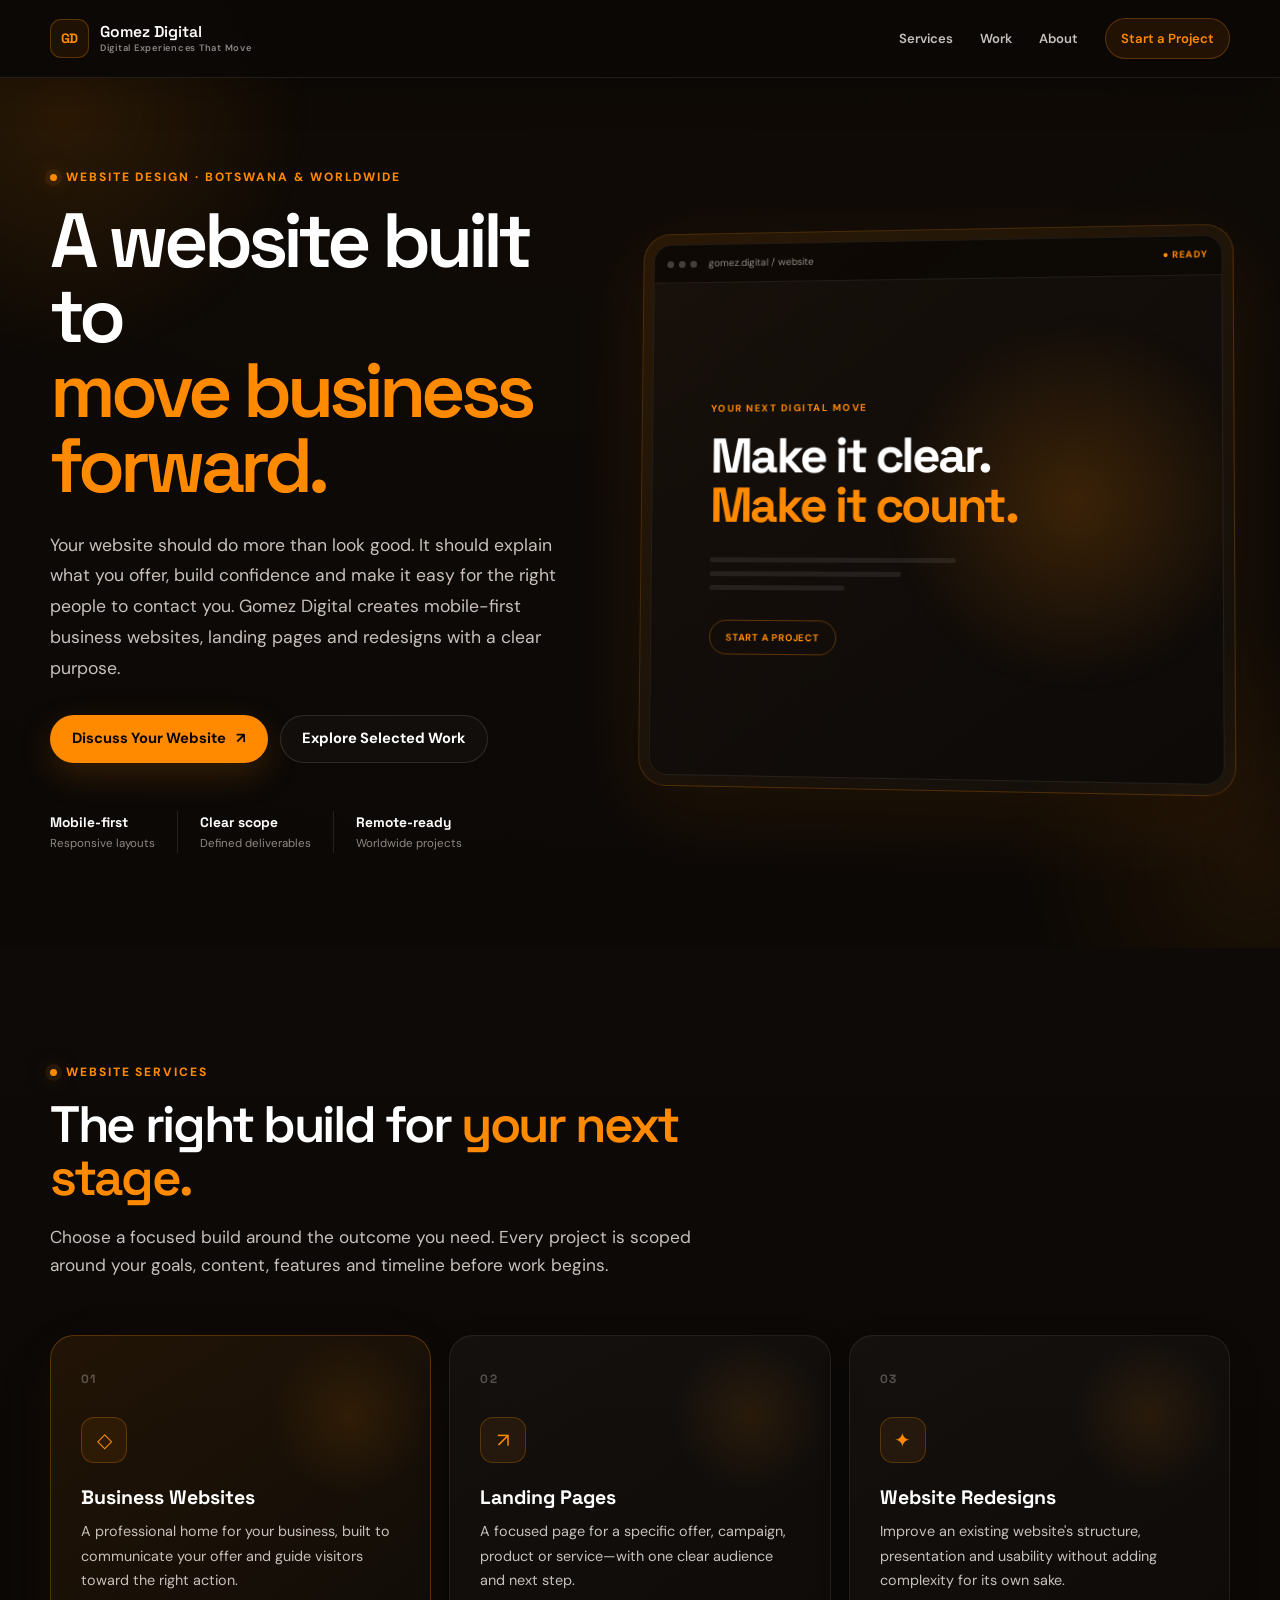
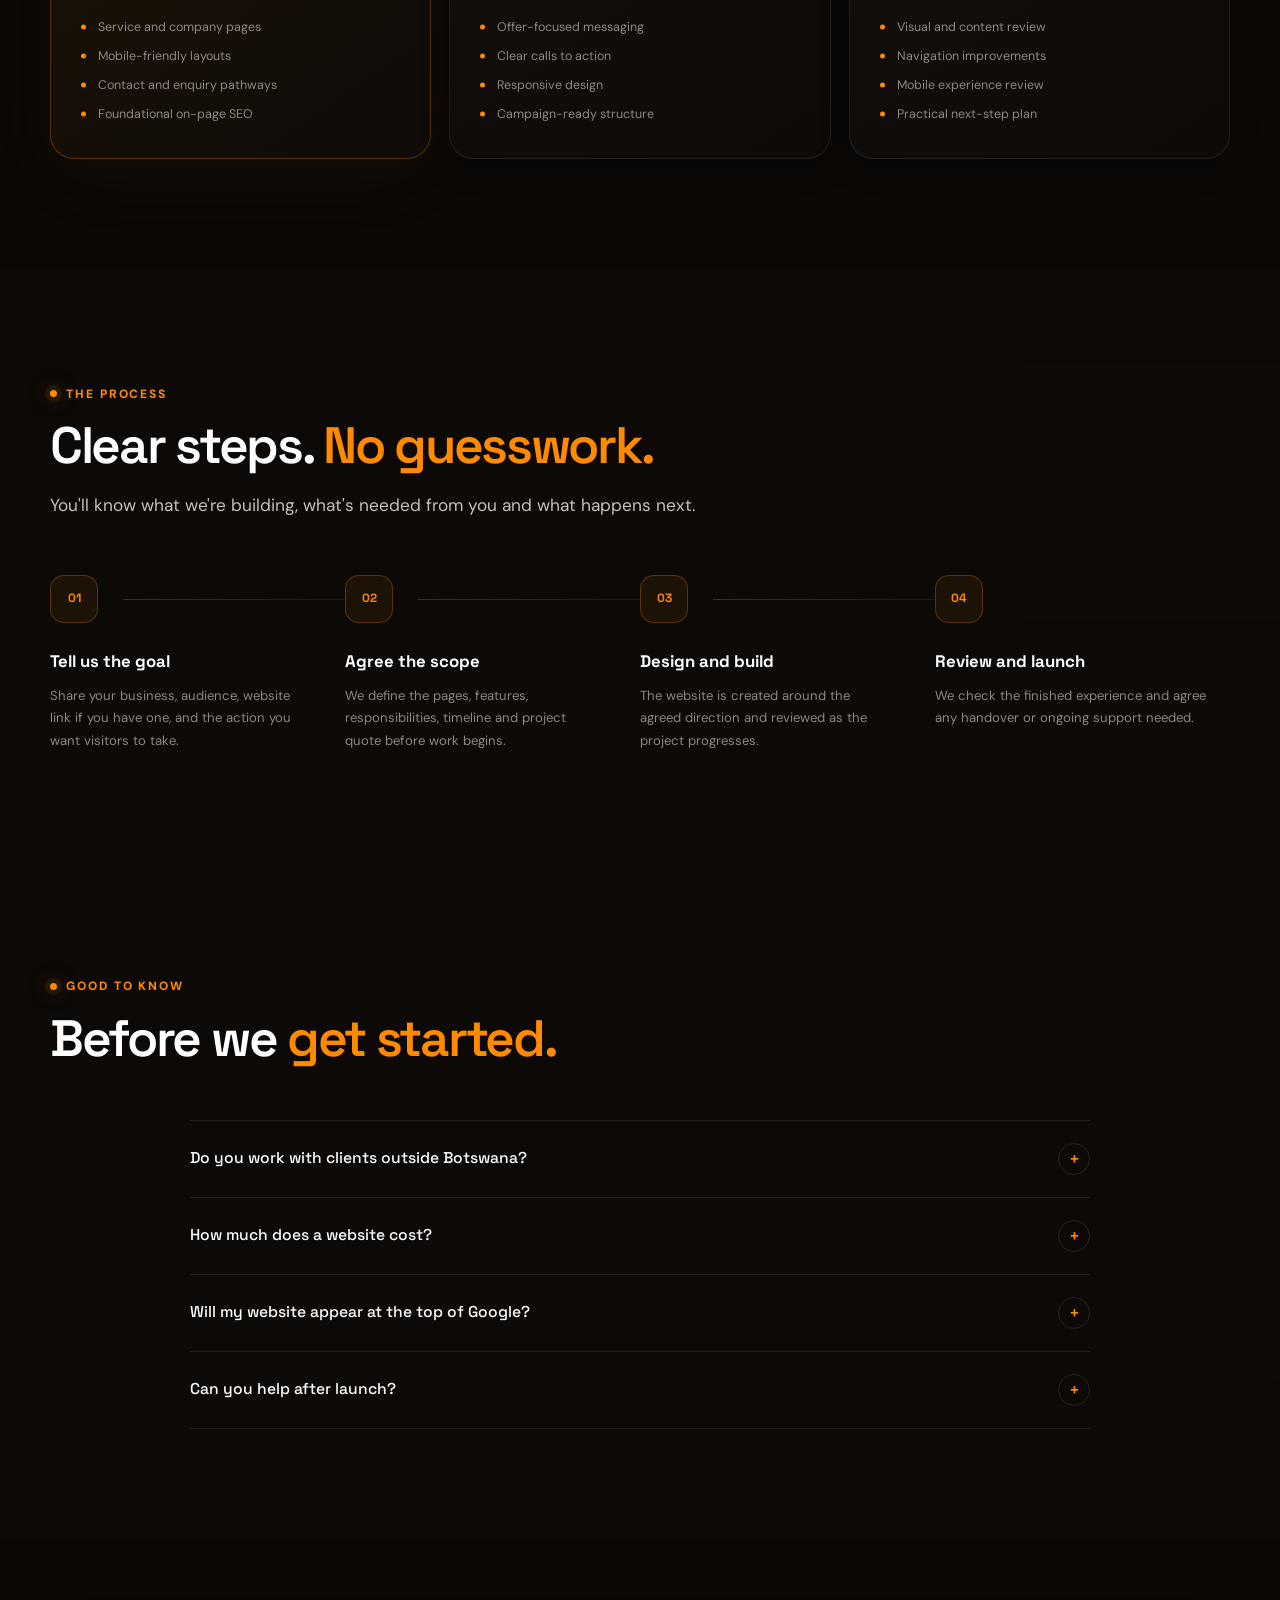
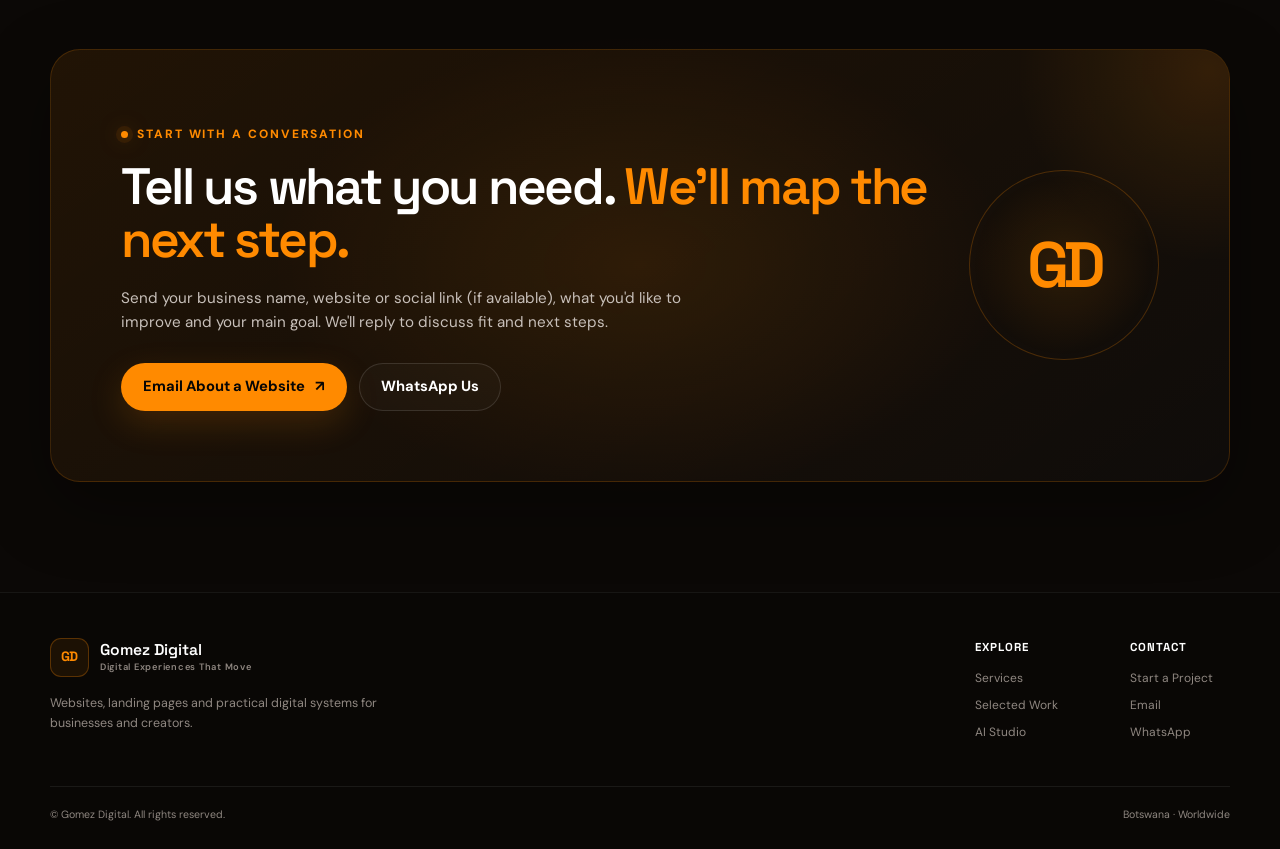
==== website-design.html @ 6973be62 "Add dedicated SEO landing page for website design services" ====
<!DOCTYPE html>
<html lang="en">
<head>
  <meta charset="UTF-8">
  <meta name="viewport" content="width=device-width, initial-scale=1.0">
  <title>Website Design for Small Businesses | Gomez Digital</title>
  <meta name="description" content="Get a mobile-first business website or landing page designed to explain your offer clearly and turn visitors into enquiries. Gomez Digital serves Botswana and worldwide clients.">
  <meta name="robots" content="index, follow">
  <link rel="canonical" href="https://gomezdigital.github.io/gomez-digital/website-design.html">
  <meta name="theme-color" content="#0b0806">
  <meta property="og:type" content="website">
  <meta property="og:site_name" content="Gomez Digital">
  <meta property="og:title" content="Website Design for Small Businesses | Gomez Digital">
  <meta property="og:description" content="Mobile-first business websites, landing pages and website redesigns built around your customers and goals.">
  <meta property="og:url" content="https://gomezdigital.github.io/gomez-digital/website-design.html">
  <meta property="og:image" content="https://gomezdigital.github.io/gomez-digital/social-preview.svg">
  <meta property="og:image:alt" content="Gomez Digital — Digital Experiences That Move">
  <link rel="icon" href="logo.svg" type="image/svg+xml">
  <link rel="apple-touch-icon" href="logo.svg">
  <link rel="preconnect" href="https://fonts.googleapis.com">
  <link rel="preconnect" href="https://fonts.gstatic.com" crossorigin>
  <link href="https://fonts.googleapis.com/css2?family=DM+Sans:wght@400;500;600;700&family=Space+Grotesk:wght@400;500;600;700&display=swap" rel="stylesheet">
  <link rel="stylesheet" href="style.css">
  <script type="application/ld+json">
  {
    "@context":"https://schema.org",
    "@type":"Service",
    "name":"Business Website Design",
    "serviceType":"Website design and development",
    "provider":{
      "@type":"ProfessionalService",
      "name":"Gomez Digital",
      "url":"https://gomezdigital.github.io/gomez-digital/",
      "email":"gomezdigital514@gmail.com",
      "telephone":"+26771086913"
    },
    "areaServed":"Worldwide",
    "description":"Mobile-first business websites, landing pages and website redesigns for businesses, entrepreneurs and creators."
  }
  </script>
</head>
<body>
  <header class="site-header scrolled">
    <div class="container nav-container">
      <a href="index.html#home" class="brand" aria-label="Gomez Digital Home">
        <span class="brand-mark">GD</span>
        <span class="brand-text"><strong>Gomez Digital</strong><small>Digital Experiences That Move</small></span>
      </a>
      <button class="menu-toggle" id="menuToggle" aria-label="Open navigation menu" aria-expanded="false">
        <span></span><span></span><span></span>
      </button>
      <nav class="main-nav" id="mainNav">
        <a href="index.html#services">Services</a>
        <a href="index.html#work">Work</a>
        <a href="index.html#about">About</a>
        <a href="#contact" class="nav-cta">Start a Project</a>
      </nav>
    </div>
  </header>

  <main>
    <section class="hero section" id="home">
      <div class="hero-grid"></div>
      <div class="hero-orb hero-orb-one"></div>
      <div class="hero-orb hero-orb-two"></div>
      <div class="container hero-container">
        <div class="hero-content reveal">
          <div class="eyebrow"><span class="eyebrow-dot"></span> WEBSITE DESIGN · BOTSWANA & WORLDWIDE</div>
          <h1>A website built to <span>move business forward.</span></h1>
          <p class="hero-description">Your website should do more than look good. It should explain what you offer, build confidence and make it easy for the right people to contact you. Gomez Digital creates mobile-first business websites, landing pages and redesigns with a clear purpose.</p>
          <div class="hero-actions">
            <a href="#contact" class="btn btn-primary">Discuss Your Website <span>↗</span></a>
            <a href="index.html#work" class="btn btn-secondary">Explore Selected Work</a>
          </div>
          <div class="hero-trust">
            <div class="trust-item"><strong>Mobile-first</strong><span>Responsive layouts</span></div>
            <div class="trust-item"><strong>Clear scope</strong><span>Defined deliverables</span></div>
            <div class="trust-item"><strong>Remote-ready</strong><span>Worldwide projects</span></div>
          </div>
        </div>
        <div class="hero-visual reveal">
          <div class="visual-frame">
            <div class="visual-topbar"><div class="window-controls"><span></span><span></span><span></span></div><div class="visual-url">gomez.digital / website</div><div class="visual-status">● READY</div></div>
            <div class="visual-screen"><div class="visual-glow"></div><div class="visual-content"><span class="visual-label">YOUR NEXT DIGITAL MOVE</span><h2>Make it clear.<br><span>Make it count.</span></h2><div class="visual-lines"><span></span><span></span><span></span></div><div class="visual-button">START A PROJECT</div></div></div>
          </div>
        </div>
      </div>
    </section>

    <section class="section services-section">
      <div class="container">
        <div class="section-heading reveal">
          <div class="eyebrow"><span class="eyebrow-dot"></span> WEBSITE SERVICES</div>
          <h2>The right build for <span>your next stage.</span></h2>
          <p>Choose a focused build around the outcome you need. Every project is scoped around your goals, content, features and timeline before work begins.</p>
        </div>
        <div class="services-grid">
          <article class="service-card featured reveal">
            <div class="service-number">01</div><div class="service-icon">◇</div>
            <h3>Business Websites</h3>
            <p>A professional home for your business, built to communicate your offer and guide visitors toward the right action.</p>
            <ul><li>Service and company pages</li><li>Mobile-friendly layouts</li><li>Contact and enquiry pathways</li><li>Foundational on-page SEO</li></ul>
          </article>
          <article class="service-card reveal">
            <div class="service-number">02</div><div class="service-icon">↗</div>
            <h3>Landing Pages</h3>
            <p>A focused page for a specific offer, campaign, product or service—with one clear audience and next step.</p>
            <ul><li>Offer-focused messaging</li><li>Clear calls to action</li><li>Responsive design</li><li>Campaign-ready structure</li></ul>
          </article>
          <article class="service-card reveal">
            <div class="service-number">03</div><div class="service-icon">✦</div>
            <h3>Website Redesigns</h3>
            <p>Improve an existing website's structure, presentation and usability without adding complexity for its own sake.</p>
            <ul><li>Visual and content review</li><li>Navigation improvements</li><li>Mobile experience review</li><li>Practical next-step plan</li></ul>
          </article>
        </div>
      </div>
    </section>

    <section class="section process-section">
      <div class="container">
        <div class="section-heading reveal">
          <div class="eyebrow"><span class="eyebrow-dot"></span> THE PROCESS</div>
          <h2>Clear steps. <span>No guesswork.</span></h2>
          <p>You'll know what we're building, what's needed from you and what happens next.</p>
        </div>
        <div class="process-grid">
          <div class="process-step reveal"><div class="process-number">01</div><div class="process-line"></div><h3>Tell us the goal</h3><p>Share your business, audience, website link if you have one, and the action you want visitors to take.</p></div>
          <div class="process-step reveal"><div class="process-number">02</div><div class="process-line"></div><h3>Agree the scope</h3><p>We define the pages, features, responsibilities, timeline and project quote before work begins.</p></div>
          <div class="process-step reveal"><div class="process-number">03</div><div class="process-line"></div><h3>Design and build</h3><p>The website is created around the agreed direction and reviewed as the project progresses.</p></div>
          <div class="process-step reveal"><div class="process-number">04</div><div class="process-line"></div><h3>Review and launch</h3><p>We check the finished experience and agree any handover or ongoing support needed.</p></div>
        </div>
      </div>
    </section>

    <section class="section faq-section">
      <div class="container">
        <div class="section-heading reveal"><div class="eyebrow"><span class="eyebrow-dot"></span> GOOD TO KNOW</div><h2>Before we <span>get started.</span></h2></div>
        <div class="faq-list">
          <details class="faq-item reveal"><summary>Do you work with clients outside Botswana?<span>+</span></summary><p>Yes. Projects can be planned and delivered remotely with clear communication and agreed milestones.</p></details>
          <details class="faq-item reveal"><summary>How much does a website cost?<span>+</span></summary><p>Pricing depends on the number of pages, content, features and complexity. After learning about your goals, we'll provide a clear scope and quote before work begins.</p></details>
          <details class="faq-item reveal"><summary>Will my website appear at the top of Google?<span>+</span></summary><p>No agency can honestly guarantee a particular ranking. We can implement foundational SEO, clear page structure and search-friendly content, while visibility develops over time and depends on competition and other factors.</p></details>
          <details class="faq-item reveal"><summary>Can you help after launch?<span>+</span></summary><p>Ongoing updates, maintenance and future improvements can be discussed and scoped separately so you understand what is included.</p></details>
        </div>
      </div>
    </section>

    <section class="section cta-section" id="contact">
      <div class="cta-glow"></div>
      <div class="container">
        <div class="cta-box reveal">
          <div class="cta-content">
            <div class="eyebrow"><span class="eyebrow-dot"></span> START WITH A CONVERSATION</div>
            <h2>Tell us what you need. <span>We'll map the next step.</span></h2>
            <p>Send your business name, website or social link (if available), what you'd like to improve and your main goal. We'll reply to discuss fit and next steps.</p>
            <div class="cta-actions">
              <a href="mailto:gomezdigital514@gmail.com?subject=Website%20Project%20Enquiry&body=Hi%20Gomez%20Digital%2C%0A%0ABusiness%20name%3A%0AWebsite%20or%20social%20link%3A%0AWhat%20I%20need%3A%0AMain%20goal%3A%0ATarget%20launch%20date%3A%0A" class="btn btn-primary">Email About a Website <span>↗</span></a>
              <a href="https://wa.me/26771086913?text=Hi%20Gomez%20Digital%2C%20I%27d%20like%20to%20discuss%20a%20website%20project." target="_blank" rel="noopener noreferrer" class="btn btn-secondary">WhatsApp Us</a>
            </div>
          </div>
          <div class="cta-mark">GD</div>
        </div>
      </div>
    </section>
  </main>

  <footer class="site-footer">
    <div class="container">
      <div class="footer-top">
        <div class="footer-brand">
          <a href="index.html#home" class="brand"><span class="brand-mark">GD</span><span class="brand-text"><strong>Gomez Digital</strong><small>Digital Experiences That Move</small></span></a>
          <p>Websites, landing pages and practical digital systems for businesses and creators.</p>
        </div>
        <div class="footer-links">
          <div><h4>Explore</h4><a href="index.html#services">Services</a><a href="index.html#work">Selected Work</a><a href="index.html#ai-studio">AI Studio</a></div>
          <div><h4>Contact</h4><a href="#contact">Start a Project</a><a href="mailto:gomezdigital514@gmail.com">Email</a><a href="https://wa.me/26771086913" target="_blank" rel="noopener noreferrer">WhatsApp</a></div>
        </div>
      </div>
      <div class="footer-bottom"><span>© <span id="currentYear"></span> Gomez Digital. All rights reserved.</span><span>Botswana · Worldwide</span></div>
    </div>
  </footer>
  <script src="script.js"></script>
</body>
</html>
---- style.css ----
/* =========================================================
   GOMEZ DIGITAL
   V6 RESPONSIVE MASTER STYLESHEET
   Built specifically for the current index.html
   ========================================================= */


/* =========================================================
   01. ROOT
   ========================================================= */

:root {
  --bg: #0b0806;
  --bg-soft: #100c09;
  --surface: #15100d;
  --surface-2: #1b1410;
  --surface-3: #211811;

  --text: #ffffff;
  --text-soft: #c8c0ba;
  --text-muted: #8f8781;

  --accent: #ff8a00;
  --accent-light: #ffad4d;
  --accent-soft: rgba(255, 138, 0, 0.10);
  --accent-glow: rgba(255, 138, 0, 0.22);

  --border: rgba(255, 255, 255, 0.08);
  --border-strong: rgba(255, 255, 255, 0.13);
  --border-accent: rgba(255, 138, 0, 0.28);

  --shadow-sm:
    0 10px 30px rgba(0, 0, 0, 0.20);

  --shadow:
    0 24px 70px rgba(0, 0, 0, 0.34);

  --shadow-accent:
    0 25px 80px rgba(255, 138, 0, 0.12);

  --container: 1180px;
  --header-height: 78px;

  --radius-sm: 10px;
  --radius-md: 16px;
  --radius-lg: 24px;
  --radius-xl: 32px;

  --ease: 0.3s ease;
}


/* =========================================================
   02. RESET
   ========================================================= */

*,
*::before,
*::after {
  box-sizing: border-box;
}

html {
  width: 100%;
  min-width: 0;
  margin: 0;
  padding: 0;

  scroll-behavior: smooth;

  overflow-x: hidden;

  background: var(--bg);
}

body {
  width: 100%;
  min-width: 0;
  max-width: 100%;

  margin: 0;
  padding: 0;

  background:
    radial-gradient(
      circle at 50% -20%,
      rgba(255, 138, 0, 0.035),
      transparent 38%
    ),
    var(--bg);

  color: var(--text);

  font-family:
    "DM Sans",
    Arial,
    sans-serif;

  line-height: 1.6;

  overflow-x: hidden;

  -webkit-font-smoothing: antialiased;
  text-rendering: optimizeLegibility;
}

body,
button,
a,
input,
textarea {
  -webkit-tap-highlight-color: transparent;
}

img,
svg,
video,
canvas {
  display: block;
  max-width: 100%;
  height: auto;
}

button,
input,
textarea,
select {
  font: inherit;
}

button {
  border: 0;
}

a {
  color: inherit;
  text-decoration: none;
}

ul,
ol {
  margin-top: 0;
}

h1,
h2,
h3,
h4,
p {
  overflow-wrap: break-word;
}

::selection {
  background: var(--accent);
  color: #080604;
}


/* =========================================================
   03. GLOBAL CONTAINER
   ========================================================= */

.container {
  width: min(
    calc(100% - 40px),
    var(--container)
  );

  max-width: var(--container);

  margin-inline: auto;

  min-width: 0;
}


/* =========================================================
   04. GLOBAL SECTIONS
   ========================================================= */

main {
  width: 100%;
  min-width: 0;
}

section {
  position: relative;

  width: 100%;
  min-width: 0;

  overflow: hidden;
}

.section {
  padding: 110px 0;
}


/* =========================================================
   05. TYPOGRAPHY
   ========================================================= */

h1,
h2,
h3,
h4 {
  font-family:
    "Space Grotesk",
    Arial,
    sans-serif;
}

.eyebrow {
  display: inline-flex;

  align-items: center;
  gap: 9px;

  margin-bottom: 18px;

  color: var(--accent);

  font-size: 0.75rem;
  font-weight: 800;

  line-height: 1.2;

  letter-spacing: 0.16em;
  text-transform: uppercase;
}

.eyebrow-dot {
  width: 7px;
  height: 7px;

  flex: 0 0 7px;

  border-radius: 50%;

  background: var(--accent);

  box-shadow:
    0 0 0 5px rgba(255, 138, 0, 0.08),
    0 0 20px rgba(255, 138, 0, 0.55);
}

.section-heading {
  max-width: 780px;

  margin: 0 0 55px;
}

.section-heading h2,
.ai-copy h2,
.about-copy h2,
.cta-content h2 {
  margin: 0;

  color: var(--text);

  font-family:
    "Space Grotesk",
    Arial,
    sans-serif;

  font-size:
    clamp(2rem, 4vw, 3.55rem);

  font-weight: 600;

  line-height: 1.04;

  letter-spacing: -0.045em;
}

.section-heading h2 span,
.ai-copy h2 span,
.about-copy h2 span,
.cta-content h2 span {
  color: var(--accent);
}

.section-heading > p {
  max-width: 690px;

  margin: 20px 0 0;

  color: var(--text-soft);

  font-size:
    clamp(0.98rem, 1.5vw, 1.08rem);
}


/* =========================================================
   06. BUTTONS
   ========================================================= */

.btn {
  display: inline-flex;

  align-items: center;
  justify-content: center;

  gap: 10px;

  min-height: 48px;

  padding: 12px 21px;

  border: 1px solid transparent;
  border-radius: 999px;

  font-size: 0.92rem;
  font-weight: 700;

  line-height: 1;

  cursor: pointer;

  white-space: nowrap;

  transition:
    transform var(--ease),
    background var(--ease),
    border-color var(--ease),
    box-shadow var(--ease),
    color var(--ease);
}

.btn:hover {
  transform: translateY(-2px);
}

.btn:focus-visible,
.tool-button:focus-visible,
.menu-toggle:focus-visible,
.work-link:focus-visible,
.tool-modal-close:focus-visible,
summary:focus-visible {
  outline: 2px solid var(--accent);
  outline-offset: 4px;
}

.btn-primary {
  background: var(--accent);
  color: #080604;

  box-shadow:
    0 12px 34px rgba(255, 138, 0, 0.17);
}

.btn-primary:hover {
  background: var(--accent-light);

  box-shadow:
    0 16px 42px rgba(255, 138, 0, 0.27);
}

.btn-secondary {
  background: rgba(255, 255, 255, 0.025);

  border-color:
    rgba(255, 255, 255, 0.12);

  color: var(--text);
}

.btn-secondary:hover {
  background:
    rgba(255, 255, 255, 0.07);

  border-color:
    rgba(255, 138, 0, 0.35);
}


/* =========================================================
   07. LOADER
   IMPORTANT:
   Preserve loader design.
   ========================================================= */

.loader {
  position: fixed;

  inset: 0;

  z-index: 99999;

  display: flex;

  align-items: center;
  justify-content: center;

  width: 100%;
  height: 100dvh;

  min-height: 100svh;

  padding:
    max(20px, env(safe-area-inset-top))
    max(20px, env(safe-area-inset-right))
    max(20px, env(safe-area-inset-bottom))
    max(20px, env(safe-area-inset-left));

  background:
    radial-gradient(
      circle at center,
      rgba(255, 138, 0, 0.08),
      transparent 34%
    ),
    #0b0806;

  opacity: 1;

  visibility: visible;

  transition:
    opacity 0.55s ease,
    visibility 0.55s ease;
}

.loader.hidden {
  opacity: 0;
  visibility: hidden;
  pointer-events: none;
}

.loader-inner {
  display: flex;

  flex-direction: column;

  align-items: center;
  justify-content: center;

  width: min(100%, 360px);

  text-align: center;
}

.loader-mark {
  display: flex;

  align-items: center;
  justify-content: center;

  width: clamp(72px, 20vw, 100px);
  height: clamp(72px, 20vw, 100px);

  margin-bottom: 22px;

  border: 1px solid rgba(255, 138, 0, 0.35);
  border-radius: 22px;

  background:
    linear-gradient(
      145deg,
      rgba(255, 138, 0, 0.15),
      rgba(255, 138, 0, 0.035)
    );

  color: var(--accent);

  font-family:
    "Space Grotesk",
    Arial,
    sans-serif;

  font-size: clamp(1.55rem, 6vw, 2.15rem);
  font-weight: 700;

  letter-spacing: -0.04em;

  box-shadow:
    0 0 60px rgba(255, 138, 0, 0.09);

  animation:
    loaderPulse 2.4s ease-in-out infinite;
}

.loader-brand {
  max-width: 100%;

  color: var(--text);

  font-family:
    "Space Grotesk",
    Arial,
    sans-serif;

  font-size:
    clamp(1.45rem, 6vw, 2rem);

  font-weight: 600;

  line-height: 1.1;

  letter-spacing: -0.04em;
}

.loader-subtitle {
  margin-top: 8px;

  color: var(--text-muted);

  font-size:
    clamp(0.62rem, 2.5vw, 0.72rem);

  font-weight: 700;

  letter-spacing: 0.28em;

  text-transform: uppercase;
}

.loader-line {
  width: min(180px, 60vw);
  height: 2px;

  margin-top: 28px;

  overflow: hidden;

  border-radius: 999px;

  background:
    rgba(255, 255, 255, 0.08);
}

.loader-line span {
  display: block;

  width: 42%;
  height: 100%;

  border-radius: inherit;

  background: var(--accent);

  box-shadow:
    0 0 18px rgba(255, 138, 0, 0.6);

  animation:
    loaderLine 1.5s ease-in-out infinite;
}

@keyframes loaderPulse {
  0%,
  100% {
    transform: translateY(0) scale(1);
  }

  50% {
    transform: translateY(-4px) scale(1.025);
  }
}

@keyframes loaderLine {
  0% {
    transform: translateX(-140%);
  }

  100% {
    transform: translateX(360%);
  }
}


/* =========================================================
   08. HEADER
   ========================================================= */

.site-header {
  position: fixed;

  top: 0;
  left: 0;

  z-index: 1000;

  width: 100%;

  height: var(--header-height);

  border-bottom:
    1px solid rgba(255, 255, 255, 0.055);

  background:
    rgba(11, 8, 6, 0.72);

  backdrop-filter:
    blur(18px);

  -webkit-backdrop-filter:
    blur(18px);

  transition:
    background var(--ease),
    border-color var(--ease),
    box-shadow var(--ease);
}

.site-header.scrolled {
  background:
    rgba(11, 8, 6, 0.92);

  border-color:
    rgba(255, 255, 255, 0.09);

  box-shadow:
    0 12px 40px rgba(0, 0, 0, 0.22);
}

.nav-container {
  position: relative;

  display: flex;

  align-items: center;
  justify-content: space-between;

  height: 100%;

  min-width: 0;
}

.brand {
  display: inline-flex;

  align-items: center;

  gap: 11px;

  min-width: 0;

  flex: 0 1 auto;
}

.brand-mark {
  display: flex;

  align-items: center;
  justify-content: center;

  width: 39px;
  height: 39px;

  flex: 0 0 39px;

  border: 1px solid rgba(255, 138, 0, 0.28);
  border-radius: 11px;

  background:
    rgba(255, 138, 0, 0.08);

  color: var(--accent);

  font-family:
    "Space Grotesk",
    Arial,
    sans-serif;

  font-size: 0.85rem;
  font-weight: 700;

  letter-spacing: -0.04em;
}

.brand-text {
  display: flex;

  flex-direction: column;

  min-width: 0;
}

.brand-text strong {
  color: var(--text);

  font-family:
    "Space Grotesk",
    Arial,
    sans-serif;

  font-size: 0.98rem;
  font-weight: 600;

  line-height: 1.1;

  white-space: nowrap;
}

.brand-text small {
  margin-top: 3px;

  color: var(--text-muted);

  font-size: 0.58rem;
  font-weight: 600;

  line-height: 1;

  letter-spacing: 0.08em;

  white-space: nowrap;
}

.main-nav {
  display: flex;

  align-items: center;

  gap: 27px;

  min-width: 0;
}

.main-nav a {
  position: relative;

  display: inline-flex;

  align-items: center;

  min-height: 40px;

  color: var(--text-soft);

  font-size: 0.82rem;
  font-weight: 600;

  white-space: nowrap;

  transition:
    color var(--ease);
}

.main-nav a:hover {
  color: var(--text);
}

.main-nav a:not(.nav-cta)::after {
  position: absolute;

  right: 0;
  bottom: 4px;
  left: 0;

  height: 1px;

  background: var(--accent);

  content: "";

  transform:
    scaleX(0);

  transform-origin: right;

  transition:
    transform var(--ease);
}

.main-nav a:not(.nav-cta):hover::after {
  transform:
    scaleX(1);

  transform-origin: left;
}

.main-nav .nav-cta {
  min-height: 40px;

  padding: 9px 15px;

  border: 1px solid var(--border-accent);
  border-radius: 999px;

  background:
    rgba(255, 138, 0, 0.09);

  color: var(--accent);
}

.main-nav .nav-cta:hover {
  background:
    rgba(255, 138, 0, 0.15);

  border-color:
    rgba(255, 138, 0, 0.5);
}

.menu-toggle {
  display: none;

  align-items: center;
  justify-content: center;

  flex-direction: column;

  gap: 5px;

  width: 44px;
  height: 44px;

  padding: 0;

  border:
    1px solid rgba(255, 255, 255, 0.09);

  border-radius: 12px;

  background:
    rgba(255, 255, 255, 0.035);

  cursor: pointer;
}

.menu-toggle span {
  display: block;

  width: 18px;
  height: 2px;

  border-radius: 999px;

  background: var(--text);

  transition:
    transform var(--ease),
    opacity var(--ease);
}

.menu-toggle.active span:nth-child(1) {
  transform:
    translateY(7px)
    rotate(45deg);
}

.menu-toggle.active span:nth-child(2) {
  opacity: 0;
}

.menu-toggle.active span:nth-child(3) {
  transform:
    translateY(-7px)
    rotate(-45deg);
}


/* =========================================================
   09. HERO
   ========================================================= */

.hero {
  position: relative;

  min-height: 100svh;

  display: flex;

  align-items: center;

  padding:
    calc(var(--header-height) + 85px)
    0
    95px;
}

.hero-grid {
  position: absolute;

  inset: 0;

  opacity: 0.25;

  background-image:
    linear-gradient(
      rgba(255, 255, 255, 0.025) 1px,
      transparent 1px
    ),
    linear-gradient(
      90deg,
      rgba(255, 255, 255, 0.025) 1px,
      transparent 1px
    );

  background-size:
    70px 70px;

  mask-image:
    linear-gradient(
      to bottom,
      black,
      transparent 82%
    );

  pointer-events: none;
}

.hero-orb {
  position: absolute;

  width: clamp(220px, 40vw, 560px);
  height: clamp(220px, 40vw, 560px);

  border-radius: 50%;

  background:
    radial-gradient(
      circle,
      rgba(255, 138, 0, 0.12),
      transparent 68%
    );

  filter: blur(5px);

  pointer-events: none;
}

.hero-orb-one {
  top: -15%;
  left: -15%;
}

.hero-orb-two {
  right: -18%;
  bottom: -18%;
  opacity: 0.65;
}

.hero-container {
  position: relative;

  display: grid;

  grid-template-columns:
    minmax(0, 0.92fr)
    minmax(0, 1.08fr);

  align-items: center;

  gap: clamp(45px, 6vw, 90px);

  min-width: 0;
}

.hero-content {
  position: relative;

  z-index: 2;

  min-width: 0;
}

.hero h1 {
  max-width: 720px;

  margin: 0;

  font-family:
    "Space Grotesk",
    Arial,
    sans-serif;

  font-size:
    clamp(3rem, 6vw, 5.9rem);

  font-weight: 600;

  line-height: 0.98;

  letter-spacing: -0.065em;
}

.hero h1 span {
  display: block;

  color: var(--accent);
}

.hero-description {
  max-width: 620px;

  margin: 26px 0 0;

  color: var(--text-soft);

  font-size:
    clamp(0.98rem, 1.5vw, 1.1rem);

  line-height: 1.75;
}

.hero-actions {
  display: flex;

  flex-wrap: wrap;

  align-items: center;

  gap: 12px;

  margin-top: 31px;
}

.hero-trust {
  display: flex;

  flex-wrap: wrap;

  gap: 0;

  margin-top: 48px;
}

.trust-item {
  min-width: 105px;

  padding-right: 22px;
  margin-right: 22px;

  border-right:
    1px solid rgba(255, 255, 255, 0.10);
}

.trust-item:last-child {
  padding-right: 0;
  margin-right: 0;
  border-right: 0;
}

.trust-item strong {
  display: block;

  color: var(--text);

  font-family:
    "Space Grotesk",
    Arial,
    sans-serif;

  font-size: 0.86rem;
}

.trust-item span {
  display: block;

  margin-top: 2px;

  color: var(--text-muted);

  font-size: 0.72rem;
}


/* =========================================================
   10. HERO VISUAL
   ========================================================= */

.hero-visual {
  position: relative;

  width: 100%;
  min-width: 0;

  max-width: 650px;

  margin-inline: auto;
}

.visual-frame {
  position: relative;

  width: 100%;

  aspect-ratio: 1.06 / 1;

  padding: 10px;

  overflow: hidden;

  border:
    1px solid rgba(255, 138, 0, 0.20);

  border-radius: 28px;

  background:
    linear-gradient(
      145deg,
      rgba(255, 138, 0, 0.11),
      rgba(255, 255, 255, 0.025)
    );

  box-shadow:
    var(--shadow),
    var(--shadow-accent);

  transform:
    perspective(1300px)
    rotateY(-5deg)
    rotateX(2deg);

  transform-style: preserve-3d;

  transition:
    transform 0.35s ease;
}

.visual-topbar {
  display: grid;

  grid-template-columns: auto minmax(0, 1fr) auto;

  align-items: center;

  gap: 12px;

  height: 39px;

  padding: 0 13px;

  border:
    1px solid rgba(255, 255, 255, 0.07);

  border-bottom: 0;

  border-radius: 18px 18px 0 0;

  background:
    rgba(8, 6, 4, 0.78);
}

.window-controls {
  display: flex;

  align-items: center;

  gap: 5px;
}

.window-controls span {
  width: 7px;
  height: 7px;

  border-radius: 50%;

  background:
    rgba(255, 255, 255, 0.22);
}

.visual-url {
  min-width: 0;

  overflow: hidden;

  color: var(--text-muted);

  font-size: 0.63rem;

  white-space: nowrap;

  text-overflow: ellipsis;
}

.visual-status {
  color: var(--accent);

  font-size: 0.59rem;
  font-weight: 700;

  letter-spacing: 0.08em;

  white-space: nowrap;
}

.visual-screen {
  position: relative;

  height: calc(100% - 39px);

  min-height: 0;

  overflow: hidden;

  border:
    1px solid rgba(255, 255, 255, 0.07);

  border-radius: 0 0 19px 19px;

  background:
    linear-gradient(
      145deg,
      #17100b,
      #0d0a08
    );
}

.visual-glow {
  position: absolute;

  width: 70%;
  height: 70%;

  top: 10%;
  right: -10%;

  border-radius: 50%;

  background:
    radial-gradient(
      circle,
      rgba(255, 138, 0, 0.18),
      transparent 68%
    );

  filter: blur(12px);
}

.visual-content {
  position: relative;

  z-index: 2;

  display: flex;

  flex-direction: column;

  justify-content: center;

  height: 100%;

  padding:
    clamp(25px, 5vw, 60px);
}

.visual-label {
  color: var(--accent);

  font-size: 0.62rem;
  font-weight: 700;

  letter-spacing: 0.15em;

  text-transform: uppercase;
}

.visual-content h2 {
  max-width: 480px;

  margin: 15px 0 0;

  font-family:
    "Space Grotesk",
    Arial,
    sans-serif;

  font-size:
    clamp(1.7rem, 4vw, 3.1rem);

  line-height: 1.02;

  letter-spacing: -0.055em;
}

.visual-content h2 span {
  color: var(--accent);
}

.visual-lines {
  display: grid;

  gap: 9px;

  width: min(250px, 70%);

  margin-top: 27px;
}

.visual-lines span {
  display: block;

  height: 5px;

  border-radius: 999px;

  background:
    rgba(255, 255, 255, 0.08);
}

.visual-lines span:nth-child(1) {
  width: 100%;
}

.visual-lines span:nth-child(2) {
  width: 78%;
}

.visual-lines span:nth-child(3) {
  width: 55%;
}

.visual-button {
  width: fit-content;

  margin-top: 30px;

  padding: 9px 16px;

  border:
    1px solid rgba(255, 138, 0, 0.32);

  border-radius: 999px;

  color: var(--accent);

  font-size: 0.61rem;
  font-weight: 700;

  letter-spacing: 0.08em;
}

.floating-card {
  position: absolute;

  z-index: 4;

  display: flex;

  align-items: center;

  gap: 11px;

  width: max-content;

  max-width: 210px;

  padding: 11px 14px;

  border:
    1px solid rgba(255, 255, 255, 0.09);

  border-radius: 15px;

  background:
    rgba(18, 13, 10, 0.88);

  backdrop-filter:
    blur(15px);

  -webkit-backdrop-filter:
    blur(15px);

  box-shadow:
    0 18px 45px rgba(0, 0, 0, 0.28);
}

.floating-card-one {
  left: -24px;
  bottom: 18%;
}

.floating-card-two {
  right: -24px;
  top: 19%;
}

.floating-icon {
  display: flex;

  align-items: center;
  justify-content: center;

  width: 32px;
  height: 32px;

  flex: 0 0 32px;

  border-radius: 9px;

  background:
    rgba(255, 138, 0, 0.10);

  color: var(--accent);
}

.floating-card strong,
.floating-card small {
  display: block;
}

.floating-card strong {
  color: var(--text);

  font-size: 0.75rem;
}

.floating-card small {
  margin-top: 2px;

  color: var(--text-muted);

  font-size: 0.62rem;
}


/* =========================================================
   11. SERVICES
   ========================================================= */

.services-section {
  background:
    linear-gradient(
      to bottom,
      rgba(255, 255, 255, 0.012),
      transparent
    );
}

.services-grid {
  display: grid;

  grid-template-columns:
    repeat(3, minmax(0, 1fr));

  gap: 18px;

  min-width: 0;
}

.service-card {
  position: relative;

  min-width: 0;

  padding: 34px 30px;

  overflow: hidden;

  border:
    1px solid var(--border);

  border-radius: var(--radius-lg);

  background:
    linear-gradient(
      145deg,
      rgba(255, 255, 255, 0.035),
      rgba(255, 255, 255, 0.012)
    );

  box-shadow:
    var(--shadow-sm);

  transition:
    transform var(--ease),
    border-color var(--ease),
    background var(--ease);
}

.service-card::before {
  position: absolute;

  top: 0;
  right: 0;

  width: 160px;
  height: 160px;

  border-radius: 50%;

  background:
    radial-gradient(
      circle,
      rgba(255, 138, 0, 0.10),
      transparent 70%
    );

  content: "";

  pointer-events: none;
}

.service-card:hover {
  transform: translateY(-6px);

  border-color:
    rgba(255, 255, 255, 0.14);

  background:
    linear-gradient(
      145deg,
      rgba(255, 255, 255, 0.05),
      rgba(255, 255, 255, 0.015)
    );
}

.service-card.featured {
  border-color:
    rgba(255, 138, 0, 0.28);

  background:
    linear-gradient(
      145deg,
      rgba(255, 138, 0, 0.09),
      rgba(255, 255, 255, 0.015)
    );

  box-shadow:
    var(--shadow-sm),
    0 20px 70px rgba(255, 138, 0, 0.06);
}

.service-number {
  color: rgba(255, 255, 255, 0.28);

  font-family:
    "Space Grotesk",
    Arial,
    sans-serif;

  font-size: 0.75rem;
  font-weight: 700;

  letter-spacing: 0.1em;
}

.service-icon {
  display: flex;

  align-items: center;
  justify-content: center;

  width: 46px;
  height: 46px;

  margin-top: 28px;

  border:
    1px solid rgba(255, 138, 0, 0.25);

  border-radius: 13px;

  background:
    rgba(255, 138, 0, 0.08);

  color: var(--accent);

  font-size: 1.25rem;
}

.service-card h3 {
  margin: 24px 0 10px;

  font-size: 1.22rem;

  line-height: 1.15;
}

.service-card p {
  margin: 0;

  color: var(--text-soft);

  font-size: 0.9rem;

  line-height: 1.7;
}

.service-card ul {
  display: grid;

  gap: 9px;

  margin: 25px 0 0;
  padding: 0;

  list-style: none;
}

.service-card li {
  position: relative;

  padding-left: 17px;

  color: var(--text-muted);

  font-size: 0.78rem;
}

.service-card li::before {
  position: absolute;

  top: 0.72em;
  left: 0;

  width: 5px;
  height: 5px;

  border-radius: 50%;

  background: var(--accent);

  content: "";

  transform: translateY(-50%);
}


/* =========================================================
   12. AI STUDIO
   ========================================================= */

.ai-section {
  background:
    radial-gradient(
      circle at 85% 50%,
      rgba(255, 138, 0, 0.045),
      transparent 35%
    );
}

.ai-layout {
  display: grid;

  grid-template-columns:
    minmax(0, 0.82fr)
    minmax(0, 1.18fr);

  gap: clamp(40px, 7vw, 100px);

  align-items: start;

  min-width: 0;
}

.ai-copy {
  min-width: 0;

  position: sticky;

  top: calc(var(--header-height) + 35px);
}

.ai-copy > p {
  max-width: 540px;

  margin: 22px 0 0;

  color: var(--text-soft);

  font-size: 0.98rem;

  line-height: 1.75;
}

.ai-badge {
  display: inline-flex;

  align-items: center;

  gap: 8px;

  margin-top: 28px;

  padding: 9px 13px;

  border:
    1px solid rgba(255, 138, 0, 0.18);

  border-radius: 999px;

  background:
    rgba(255, 138, 0, 0.055);

  color: var(--text-soft);

  font-size: 0.7rem;
}

.ai-badge span {
  color: var(--accent);
}

.ai-tools {
  display: grid;

  gap: 12px;

  min-width: 0;
}

.ai-tool {
  display: grid;

  grid-template-columns:
    auto
    minmax(0, 1fr)
    auto;

  align-items: center;

  gap: 17px;

  min-width: 0;

  padding: 19px;

  border:
    1px solid var(--border);

  border-radius: 18px;

  background:
    rgba(255, 255, 255, 0.018);

  transition:
    transform var(--ease),
    border-color var(--ease),
    background var(--ease);
}

.ai-tool:hover {
  transform: translateX(4px);

  border-color:
    rgba(255, 138, 0, 0.22);

  background:
    rgba(255, 138, 0, 0.035);
}

.tool-icon {
  display: flex;

  align-items: center;
  justify-content: center;

  width: 43px;
  height: 43px;

  flex: 0 0 43px;

  border-radius: 12px;

  background:
    rgba(255, 138, 0, 0.08);

  color: var(--accent);
}

.tool-content {
  min-width: 0;
}

.tool-content h3 {
  margin: 0;

  font-size: 0.98rem;
}

.tool-content p {
  margin: 4px 0 0;

  color: var(--text-muted);

  font-size: 0.75rem;

  line-height: 1.5;
}

.tool-button {
  min-height: 38px;

  padding: 8px 13px;

  border:
    1px solid rgba(255, 138, 0, 0.24);

  border-radius: 999px;

  background:
    rgba(255, 138, 0, 0.06);

  color: var(--accent);

  font-size: 0.7rem;
  font-weight: 700;

  cursor: pointer;

  white-space: nowrap;

  transition:
    background var(--ease),
    border-color var(--ease),
    transform var(--ease);
}

.tool-button:hover {
  transform: translateY(-1px);

  background:
    rgba(255, 138, 0, 0.13);

  border-color:
    rgba(255, 138, 0, 0.42);
}


/* =========================================================
   13. PROCESS
   ========================================================= */

.process-section {
  background:
    rgba(255, 255, 255, 0.008);
}

.process-grid {
  display: grid;

  grid-template-columns:
    repeat(4, minmax(0, 1fr));

  gap: 0;

  min-width: 0;
}

.process-step {
  position: relative;

  min-width: 0;

  padding:
    0 25px
    0 0;

  margin-right: 25px;
}

.process-step:last-child {
  padding-right: 0;
  margin-right: 0;
}

.process-number {
  display: flex;

  align-items: center;
  justify-content: center;

  width: 48px;
  height: 48px;

  border:
    1px solid rgba(255, 138, 0, 0.28);

  border-radius: 14px;

  background:
    rgba(255, 138, 0, 0.07);

  color: var(--accent);

  font-family:
    "Space Grotesk",
    Arial,
    sans-serif;

  font-size: 0.75rem;
  font-weight: 700;
}

.process-line {
  position: absolute;

  top: 24px;
  left: 48px;

  width: calc(100% - 48px);
  height: 1px;

  background:
    linear-gradient(
      to right,
      rgba(255, 138, 0, 0.28),
      rgba(255, 255, 255, 0.06)
    );

  transform:
    translateX(25px);
}

.process-step:last-child .process-line {
  display: none;
}

.process-step h3 {
  margin: 25px 0 10px;

  font-size: 1.05rem;
}

.process-step p {
  margin: 0;

  color: var(--text-muted);

  font-size: 0.82rem;

  line-height: 1.7;
}


/* =========================================================
   /* =========================================================
   14. WORK
   PREMIUM PORTFOLIO SYSTEM
   ========================================================= */

#work {
  position: relative;

  background:
    radial-gradient(
      circle at 12% 30%,
      rgba(255, 138, 0, 0.035),
      transparent 32%
    ),
    radial-gradient(
      circle at 88% 75%,
      rgba(255, 138, 0, 0.025),
      transparent 30%
    );
}

#work::before {
  position: absolute;

  top: 12%;
  right: -180px;

  width: 420px;
  height: 420px;

  border-radius: 50%;

  background:
    radial-gradient(
      circle,
      rgba(255, 138, 0, 0.055),
      transparent 70%
    );

  content: "";

  pointer-events: none;
}


/* ---------------------------------------------------------
   SECTION HEADING
   --------------------------------------------------------- */

#work .section-head {
  position: relative;

  z-index: 2;

  display: flex;

  align-items: flex-end;
  justify-content: space-between;

  gap: 45px;

  margin-bottom: 48px;
}

#work .section-head > div {
  min-width: 0;
}

#work .section-number {
  display: block;

  margin-bottom: 17px;

  color: var(--accent);

  font-family:
    "Space Grotesk",
    Arial,
    sans-serif;

  font-size: 0.68rem;
  font-weight: 700;

  letter-spacing: 0.16em;

  text-transform: uppercase;
}

#work .section-head h2 {
  margin: 0;

  font-family:
    "Space Grotesk",
    Arial,
    sans-serif;

  font-size:
    clamp(2.6rem, 5vw, 4.5rem);

  font-weight: 600;

  line-height: 0.96;

  letter-spacing: -0.06em;
}

#work .section-head h2 em {
  color: var(--accent);

  font-style: normal;
}

#work .section-head > p {
  width: min(100%, 430px);

  margin: 0;

  color: var(--text-muted);

  font-size: 0.88rem;

  line-height: 1.75;
}


/* ---------------------------------------------------------
   PROJECT GRID
   --------------------------------------------------------- */

.work-grid {
  position: relative;

  z-index: 2;

  display: grid;

  grid-template-columns:
    repeat(2, minmax(0, 1fr));

  gap: 20px;

  min-width: 0;
}


/* ---------------------------------------------------------
   PROJECT CARD
   --------------------------------------------------------- */

.project {
  position: relative;

  display: flex;

  flex-direction: column;

  min-width: 0;

  overflow: hidden;

  border:
    1px solid rgba(255, 255, 255, 0.075);

  border-radius: 24px;

  background:
    linear-gradient(
      145deg,
      rgba(255, 255, 255, 0.038),
      rgba(255, 255, 255, 0.012)
    );

  box-shadow:
    0 20px 55px rgba(0, 0, 0, 0.22);

  transition:
    transform 0.35s ease,
    border-color 0.35s ease,
    box-shadow 0.35s ease,
    background 0.35s ease;
}

.project::after {
  position: absolute;

  inset: 0;

  border:
    1px solid transparent;

  border-radius: inherit;

  background:
    linear-gradient(
      135deg,
      rgba(255, 138, 0, 0.12),
      transparent 35%,
      transparent 70%,
      rgba(255, 138, 0, 0.035)
    );

  opacity: 0;

  content: "";

  pointer-events: none;

  transition:
    opacity 0.35s ease;
}

.project:hover {
  transform: translateY(-7px);

  border-color:
    rgba(255, 138, 0, 0.24);

  background:
    linear-gradient(
      145deg,
      rgba(255, 138, 0, 0.045),
      rgba(255, 255, 255, 0.014)
    );

  box-shadow:
    0 30px 80px rgba(0, 0, 0, 0.34),
    0 20px 70px rgba(255, 138, 0, 0.055);
}

.project:hover::after {
  opacity: 1;
}


/* ---------------------------------------------------------
   FEATURED PROJECT
   --------------------------------------------------------- */

.project-large {
  grid-column:
    1 / -1;

  display: grid;

  grid-template-columns:
    minmax(0, 1.15fr)
    minmax(0, 0.85fr);

  min-height: 390px;
}


/* ---------------------------------------------------------
   PROJECT ART
   --------------------------------------------------------- */

.project-art {
  position: relative;

  display: flex;

  align-items: center;
  justify-content: center;

  min-height: 330px;

  padding: 40px;

  overflow: hidden;

  isolation: isolate;

  background:
    linear-gradient(
      145deg,
      #17100c,
      #0c0907
    );
}

.project-art::before {
  position: absolute;

  width: 75%;
  height: 75%;

  border-radius: 50%;

  background:
    radial-gradient(
      circle,
      rgba(255, 138, 0, 0.18),
      transparent 68%
    );

  filter: blur(4px);

  content: "";

  z-index: -1;

  transition:
    transform 0.5s ease,
    opacity 0.5s ease;
}

.project:hover .project-art::before {
  transform: scale(1.15);

  opacity: 0.85;
}

.project-art::after {
  position: absolute;

  inset: 0;

  background:
    linear-gradient(
      120deg,
      transparent 0%,
      rgba(255, 255, 255, 0.035) 45%,
      transparent 70%
    );

  content: "";

  pointer-events: none;

  transform:
    translateX(-100%);

  transition:
    transform 0.7s ease;
}

.project:hover .project-art::after {
  transform:
    translateX(100%);
}


/* ---------------------------------------------------------
   ART BRANDING
   --------------------------------------------------------- */

.project-art > span {
  position: absolute;

  top: 22px;
  left: 24px;

  color:
    rgba(255, 255, 255, 0.34);

  font-family:
    "Space Grotesk",
    Arial,
    sans-serif;

  font-size: 0.65rem;
  font-weight: 700;

  letter-spacing: 0.16em;
}

.project-art > div {
  position: relative;

  text-align: center;

  color: var(--text);

  font-family:
    "Space Grotesk",
    Arial,
    sans-serif;

  font-size:
    clamp(1.7rem, 4vw, 3.1rem);

  font-weight: 400;

  line-height: 0.88;

  letter-spacing: -0.06em;

  text-transform: uppercase;

  text-shadow:
    0 15px 40px rgba(0, 0, 0, 0.45);
}

.project-art > div b {
  color: var(--accent);

  font-weight: 600;
}


/* ---------------------------------------------------------
   HUSTLA MINDSET
   --------------------------------------------------------- */

.art-hustla {
  background:
    radial-gradient(
      circle at 50% 45%,
      rgba(255, 138, 0, 0.15),
      transparent 32%
    ),
    linear-gradient(
      145deg,
      #18100b,
      #0b0806 75%
    );
}

.art-hustla::before {
  width: 270px;
  height: 270px;

  border:
    1px solid rgba(255, 138, 0, 0.16);

  background:
    radial-gradient(
      circle,
      rgba(255, 138, 0, 0.13),
      transparent 65%
    );

  box-shadow:
    0 0 80px rgba(255, 138, 0, 0.09);
}

.art-hustla::after {
  background:
    linear-gradient(
      90deg,
      transparent,
      rgba(255, 138, 0, 0.09),
      transparent
    );
}


/* ---------------------------------------------------------
   GOMEZ ALPHA
   --------------------------------------------------------- */

.art-alpha {
  background:
    radial-gradient(
      circle at 50% 50%,
      rgba(255, 138, 0, 0.10),
      transparent 40%
    ),
    linear-gradient(
      145deg,
      #120d09,
      #080605
    );
}

.art-alpha::before {
  width: 240px;
  height: 240px;

  border:
    1px solid rgba(255, 138, 0, 0.18);

  background:
    repeating-radial-gradient(
      circle,
      transparent 0 28px,
      rgba(255, 138, 0, 0.075) 29px 30px
    );

  opacity: 0.9;
}

.art-alpha::after {
  background:
    linear-gradient(
      105deg,
      transparent 20%,
      rgba(255, 138, 0, 0.10) 50%,
      transparent 80%
    );
}


/* ---------------------------------------------------------
   CLIENT PROJECT
   --------------------------------------------------------- */

.art-client {
  background:
    radial-gradient(
      circle at 50% 45%,
      rgba(255, 138, 0, 0.085),
      transparent 42%
    ),
    linear-gradient(
      145deg,
      #15100c,
      #0b0806
    );
}

.art-client::before {
  width: 210px;
  height: 210px;

  border:
    1px solid rgba(255, 138, 0, 0.13);

  background:
    radial-gradient(
      circle,
      rgba(255, 138, 0, 0.11),
      transparent 68%
    );
}

.art-client > div {
  font-size:
    clamp(1.45rem, 3vw, 2.5rem);
}


/* ---------------------------------------------------------
   NEXT PROJECT CTA
   --------------------------------------------------------- */

.project-cta {
  border-color:
    rgba(255, 138, 0, 0.18);

  background:
    linear-gradient(
      145deg,
      rgba(255, 138, 0, 0.055),
      rgba(255, 255, 255, 0.012)
    );
}

.art-next {
  background:
    radial-gradient(
      circle at center,
      rgba(255, 138, 0, 0.075),
      transparent 48%
    ),
    #0d0907;
}

.art-next::before {
  width: 180px;
  height: 180px;

  border:
    1px dashed rgba(255, 138, 0, 0.25);

  background:
    transparent;
}

.art-next > div {
  color:
    rgba(255, 255, 255, 0.76);
}

.art-next > div b {
  color: var(--accent);
}


/* ---------------------------------------------------------
   PROJECT INFORMATION
   --------------------------------------------------------- */

.project-info {
  position: relative;

  z-index: 3;

  display: flex;

  flex-direction: column;

  align-items: flex-start;

  min-width: 0;

  padding:
    27px 28px
    30px;
}

.project-info > span {
  display: block;

  color: var(--accent);

  font-size: 0.59rem;
  font-weight: 700;

  line-height: 1.4;

  letter-spacing: 0.13em;

  text-transform: uppercase;
}

.project-info h3 {
  margin:
    10px 0 8px;

  color: var(--text);

  font-family:
    "Space Grotesk",
    Arial,
    sans-serif;

  font-size:
    clamp(1.25rem, 2vw, 1.55rem);

  font-weight: 600;

  line-height: 1.1;

  letter-spacing: -0.035em;
}

.project-info p {
  max-width: 620px;

  margin: 0;

  color: var(--text-muted);

  font-size: 0.82rem;

  line-height: 1.7;
}


/* ---------------------------------------------------------
   PROJECT LINKS
   --------------------------------------------------------- */

.project-info a {
  display: inline-flex;

  align-items: center;

  min-height: 38px;

  margin-top: 20px;

  padding:
    8px 13px;

  border:
    1px solid rgba(255, 138, 0, 0.22);

  border-radius: 999px;

  background:
    rgba(255, 138, 0, 0.045);

  color: var(--accent);

  font-size: 0.68rem;
  font-weight: 700;

  transition:
    background var(--ease),
    border-color var(--ease),
    transform var(--ease),
    box-shadow var(--ease);
}

.project-info a:hover {
  transform:
    translateY(-2px);

  background:
    rgba(255, 138, 0, 0.10);

  border-color:
    rgba(255, 138, 0, 0.42);

  box-shadow:
    0 10px 30px rgba(255, 138, 0, 0.08);
}


/* ---------------------------------------------------------
   FEATURED PROJECT LAYOUT
   --------------------------------------------------------- */

.project-large .project-art {
  min-height: 390px;
}

.project-large .project-info {
  justify-content: center;

  padding:
    42px 38px;
}


/* ---------------------------------------------------------
   TABLET
   --------------------------------------------------------- */

@media (max-width: 900px) {

  #work .section-head {
    display: block;

    margin-bottom: 35px;
  }

  #work .section-head > p {
    width: min(100%, 650px);

    margin-top: 18px;
  }

  .work-grid {
    grid-template-columns:
      minmax(0, 1fr);

    gap: 18px;
  }

  .project-large {
    grid-column: auto;

    display: flex;

    min-height: 0;
  }

  .project-large .project-art {
    min-height: 330px;
  }

  .project-large .project-info {
    padding:
      27px 28px
      30px;
  }
}


/* ---------------------------------------------------------
   PHONE
   --------------------------------------------------------- */

@media (max-width: 700px) {

  #work .section-head h2 {
    font-size:
      clamp(2.35rem, 12vw, 3.25rem);
  }

  #work .section-number {
    margin-bottom: 14px;

    font-size: 0.59rem;
  }

  #work .section-head > p {
    font-size: 0.82rem;

    line-height: 1.7;
  }

  .work-grid {
    gap: 15px;
  }

  .project {
    border-radius: 19px;
  }

  .project-art,
  .project-large .project-art {
    min-height: 245px;

    padding: 25px;
  }

  .project-art > span {
    top: 17px;
    left: 18px;

    font-size: 0.55rem;
  }

  .project-art > div {
    font-size:
      clamp(1.45rem, 9vw, 2.2rem);
  }

  .art-client > div {
    font-size:
      clamp(1.2rem, 7vw, 1.8rem);
  }

  .project-info,
  .project-large .project-info {
    padding:
      21px 20px
      23px;
  }

  .project-info > span {
    font-size: 0.52rem;

    letter-spacing: 0.10em;
  }

  .project-info h3 {
    margin-top: 8px;

    font-size: 1.12rem;
  }

  .project-info p {
    font-size: 0.76rem;

    line-height: 1.65;
  }

  .project-info a {
    min-height: 36px;

    margin-top: 16px;

    padding:
      7px 11px;

    font-size: 0.62rem;
  }

  .art-hustla::before {
    width: 190px;
    height: 190px;
  }

  .art-alpha::before {
    width: 175px;
    height: 175px;
  }

  .art-client::before {
    width: 155px;
    height: 155px;
  }

  .art-next::before {
    width: 145px;
    height: 145px;
  }
}


/* ---------------------------------------------------------
   SMALL PHONES
   --------------------------------------------------------- */

@media (max-width: 390px) {

  #work .section-head {
    margin-bottom: 28px;
  }

  .project-art,
  .project-large .project-art {
    min-height: 215px;

    padding: 18px;
  }

  .project-art > span {
    top: 14px;
    left: 15px;
  }

  .project-info,
  .project-large .project-info {
    padding:
      18px 17px
      20px;
  }

  .project-info h3 {
    font-size: 1.04rem;
  }

  .project-info p {
    font-size: 0.72rem;
  }

  .project-info a {
    margin-top: 13px;
  }
}


/* =========================================================
   END WORK
   ========================================================= */


/* =========================================================
   15. ABOUT
   ========================================================= */

.about-layout {
  display: grid;

  grid-template-columns:
    minmax(0, 0.9fr)
    minmax(0, 1.1fr);

  gap: clamp(45px, 8vw, 110px);

  align-items: center;

  min-width: 0;
}

.about-visual {
  min-width: 0;
}

.about-card {
  position: relative;

  width: 100%;
  aspect-ratio: 1 / 1;

  max-width: 520px;

  margin-inline: auto;

  padding: 25px;

  overflow: hidden;

  border:
    1px solid rgba(255, 138, 0, 0.18);

  border-radius: 30px;

  background:
    radial-gradient(
      circle at 50% 45%,
      rgba(255, 138, 0, 0.10),
      transparent 45%
    ),
    linear-gradient(
      145deg,
      #17100c,
      #0e0a08
    );

  box-shadow:
    var(--shadow);
}

.about-card::before,
.about-card::after {
  position: absolute;

  border:
    1px solid rgba(255, 138, 0, 0.08);

  border-radius: 50%;

  content: "";
}

.about-card::before {
  width: 70%;
  height: 70%;

  top: 15%;
  left: 15%;
}

.about-card::after {
  width: 46%;
  height: 46%;

  top: 27%;
  left: 27%;
}

.about-card-top,
.about-card-bottom {
  position: relative;

  z-index: 2;

  display: flex;

  align-items: center;
  justify-content: space-between;

  gap: 15px;
}

.about-card-top span {
  color: var(--accent);

  font-family:
    "Space Grotesk",
    Arial,
    sans-serif;

  font-size: 1.25rem;
  font-weight: 700;
}

.about-card-top small,
.about-card-bottom span {
  color: var(--text-muted);

  font-size: 0.55rem;
  font-weight: 700;

  letter-spacing: 0.12em;
}

.about-card-center {
  position: absolute;

  inset: 0;

  z-index: 3;

  display: flex;

  flex-direction: column;

  align-items: center;
  justify-content: center;

  text-align: center;
}

.about-card-center strong {
  color: var(--text);

  font-family:
    "Space Grotesk",
    Arial,
    sans-serif;

  font-size:
    clamp(3.8rem, 10vw, 7rem);

  font-weight: 600;

  line-height: 0.9;

  letter-spacing: -0.08em;
}

.about-card-center span {
  margin-top: 13px;

  color: var(--accent);

  font-size: 0.58rem;
  font-weight: 700;

  letter-spacing: 0.18em;
}

.about-card-bottom {
  position: absolute;

  right: 25px;
  bottom: 25px;
  left: 25px;
}

.about-copy {
  min-width: 0;
}

.about-copy > p {
  max-width: 620px;

  margin: 21px 0 0;

  color: var(--text-soft);

  font-size: 0.94rem;

  line-height: 1.75;
}

.about-copy > p + p {
  margin-top: 13px;
}

.about-points {
  display: grid;

  gap: 0;

  margin-top: 31px;

  border-top:
    1px solid rgba(255, 255, 255, 0.08);
}

.about-points > div {
  display: flex;

  align-items: center;

  gap: 16px;

  padding: 14px 0;

  border-bottom:
    1px solid rgba(255, 255, 255, 0.08);
}

.about-points span {
  color: var(--accent);

  font-size: 0.65rem;
  font-weight: 700;
}

.about-points strong {
  color: var(--text);

  font-size: 0.82rem;
}


/* =========================================================
   16. FAQ
   ========================================================= */

.faq-section {
  background:
    rgba(255, 255, 255, 0.008);
}

.faq-list {
  width: min(100%, 900px);

  margin-inline: auto;
}

.faq-item {
  border-top:
    1px solid rgba(255, 255, 255, 0.09);
}

.faq-item:last-child {
  border-bottom:
    1px solid rgba(255, 255, 255, 0.09);
}

.faq-item summary {
  display: flex;

  align-items: center;
  justify-content: space-between;

  gap: 25px;

  padding: 22px 0;

  color: var(--text);

  font-family:
    "Space Grotesk",
    Arial,
    sans-serif;

  font-size: 0.98rem;
  font-weight: 500;

  cursor: pointer;

  list-style: none;
}

.faq-item summary::-webkit-details-marker {
  display: none;
}

.faq-item summary span {
  display: flex;

  align-items: center;
  justify-content: center;

  width: 32px;
  height: 32px;

  flex: 0 0 32px;

  border:
    1px solid rgba(255, 255, 255, 0.10);

  border-radius: 50%;

  color: var(--accent);

  font-size: 1.1rem;

  transition:
    transform var(--ease),
    background var(--ease);
}

.faq-item[open] summary span {
  transform: rotate(45deg);

  background:
    rgba(255, 138, 0, 0.08);
}

.faq-item p {
  max-width: 780px;

  margin:
    -4px 55px
    23px
    0;

  color: var(--text-muted);

  font-size: 0.85rem;

  line-height: 1.75;
}


/* =========================================================
   17. CTA
   ========================================================= */

.cta-section {
  overflow: hidden;
}

.cta-glow {
  position: absolute;

  top: 50%;
  left: 50%;

  width: min(800px, 90vw);
  height: min(500px, 70vw);

  border-radius: 50%;

  background:
    radial-gradient(
      ellipse,
      rgba(255, 138, 0, 0.10),
      transparent 68%
    );

  transform:
    translate(-50%, -50%);

  pointer-events: none;
}

.cta-box {
  position: relative;

  display: grid;

  grid-template-columns:
    minmax(0, 1fr)
    auto;

  align-items: center;

  gap: 40px;

  min-width: 0;

  padding:
    clamp(35px, 6vw, 70px);

  overflow: hidden;

  border:
    1px solid rgba(255, 138, 0, 0.18);

  border-radius: 30px;

  background:
    linear-gradient(
      145deg,
      rgba(255, 138, 0, 0.09),
      rgba(255, 255, 255, 0.018)
    );

  box-shadow:
    var(--shadow);
}

.cta-box::before {
  position: absolute;

  top: -180px;
  right: -180px;

  width: 400px;
  height: 400px;

  border-radius: 50%;

  background:
    radial-gradient(
      circle,
      rgba(255, 138, 0, 0.13),
      transparent 68%
    );

  content: "";

  pointer-events: none;
}

.cta-content {
  position: relative;

  z-index: 2;

  min-width: 0;
}

.cta-content p {
  max-width: 600px;

  margin: 20px 0 0;

  color: var(--text-soft);

  font-size: 0.95rem;
}

.cta-actions {
  display: flex;

  flex-wrap: wrap;

  gap: 12px;

  margin-top: 28px;
}

.cta-mark {
  position: relative;

  z-index: 2;

  display: flex;

  align-items: center;
  justify-content: center;

  width: clamp(130px, 18vw, 190px);
  height: clamp(130px, 18vw, 190px);

  border:
    1px solid rgba(255, 138, 0, 0.24);

  border-radius: 50%;

  background:
    radial-gradient(
      circle,
      rgba(255, 138, 0, 0.11),
      transparent 68%
    );

  color: var(--accent);

  font-family:
    "Space Grotesk",
    Arial,
    sans-serif;

  font-size:
    clamp(2.5rem, 6vw, 4rem);

  font-weight: 600;

  letter-spacing: -0.08em;
}


/* =========================================================
   18. FOOTER
   ========================================================= */

.site-footer {
  padding:
    45px 0
    25px;

  border-top:
    1px solid rgba(255, 255, 255, 0.06);

  background:
    #090705;
}

.footer-top {
  display: grid;

  grid-template-columns:
    minmax(0, 1fr)
    auto;

  gap: 50px;

  padding-bottom: 35px;

  border-bottom:
    1px solid rgba(255, 255, 255, 0.07);
}

.footer-brand {
  min-width: 0;
}

.footer-brand p {
  max-width: 380px;

  margin: 17px 0 0;

  color: var(--text-muted);

  font-size: 0.78rem;
}

.footer-links {
  display: grid;

  grid-template-columns:
    repeat(2, minmax(100px, 1fr));

  gap: 55px;
}

.footer-links > div {
  display: flex;

  flex-direction: column;

  align-items: flex-start;
}

.footer-links h4 {
  margin: 0 0 13px;

  color: var(--text);

  font-size: 0.72rem;

  letter-spacing: 0.08em;

  text-transform: uppercase;
}

.footer-links a {
  margin-bottom: 8px;

  color: var(--text-muted);

  font-size: 0.75rem;

  transition:
    color var(--ease);
}

.footer-links a:hover {
  color: var(--accent);
}

.footer-bottom {
  display: flex;

  align-items: center;
  justify-content: space-between;

  gap: 20px;

  padding-top: 20px;

  color: var(--text-muted);

  font-size: 0.66rem;
}


/* =========================================================
   19. AI TOOL MODAL
   ========================================================= */

.tool-modal {
  position: fixed;

  inset: 0;

  z-index: 2000;

  display: flex;

  align-items: center;
  justify-content: center;

  padding: 20px;

  opacity: 0;
  visibility: hidden;

  pointer-events: none;

  transition:
    opacity 0.25s ease,
    visibility 0.25s ease;
}

.tool-modal.open {
  opacity: 1;
  visibility: visible;

  pointer-events: auto;
}

.tool-modal-backdrop {
  position: absolute;

  inset: 0;

  background:
    rgba(0, 0, 0, 0.74);

  backdrop-filter:
    blur(8px);

  -webkit-backdrop-filter:
    blur(8px);
}

.tool-modal-box {
  position: relative;

  z-index: 2;

  width: min(100%, 620px);

  max-height:
    calc(100dvh - 40px);

  overflow-y: auto;

  padding:
    clamp(25px, 5vw, 42px);

  border:
    1px solid rgba(255, 138, 0, 0.22);

  border-radius: 25px;

  background:
    linear-gradient(
      145deg,
      #19110c,
      #0d0907
    );

  box-shadow:
    0 35px 100px rgba(0, 0, 0, 0.55);

  transform:
    translateY(12px)
    scale(0.98);

  transition:
    transform 0.3s ease;
}

.tool-modal.open .tool-modal-box {
  transform:
    translateY(0)
    scale(1);
}

.tool-modal-close {
  position: absolute;

  top: 17px;
  right: 17px;

  display: flex;

  align-items: center;
  justify-content: center;

  width: 36px;
  height: 36px;

  border:
    1px solid rgba(255, 255, 255, 0.09);

  border-radius: 50%;

  background:
    rgba(255, 255, 255, 0.035);

  color: var(--text);

  font-size: 1.3rem;

  cursor: pointer;

  transition:
    background var(--ease),
    transform var(--ease);
}

.tool-modal-close:hover {
  transform: rotate(90deg);

  background:
    rgba(255, 138, 0, 0.10);
}

.tool-modal-icon {
  display: flex;

  align-items: center;
  justify-content: center;

  width: 48px;
  height: 48px;

  margin-bottom: 20px;

  border-radius: 14px;

  background:
    rgba(255, 138, 0, 0.09);

  color: var(--accent);

  font-size: 1.2rem;
}

.tool-modal-box > .eyebrow {
  margin-bottom: 11px;
}

.tool-modal-box h2 {
  margin: 0;

  font-family:
    "Space Grotesk",
    Arial,
    sans-serif;

  font-size:
    clamp(1.7rem, 5vw, 2.4rem);

  line-height: 1.05;

  letter-spacing: -0.045em;
}

.tool-modal-box > p {
  margin: 13px 0 0;

  color: var(--text-soft);

  font-size: 0.87rem;
}

.tool-input-area {
  margin-top: 25px;
}

.tool-input-area label {
  display: block;

  margin-bottom: 8px;

  color: var(--text-soft);

  font-size: 0.75rem;
  font-weight: 600;
}

#toolInput {
  display: block;

  width: 100%;
  min-height: 130px;

  resize: vertical;

  padding: 14px 15px;

  border:
    1px solid rgba(255, 255, 255, 0.10);

  border-radius: 14px;

  outline: none;

  background:
    rgba(255, 255, 255, 0.035);

  color: var(--text);

  font-size: 0.85rem;

  line-height: 1.6;

  transition:
    border-color var(--ease),
    background var(--ease);
}

#toolInput::placeholder {
  color:
    rgba(255, 255, 255, 0.30);
}

#toolInput:focus {
  border-color:
    rgba(255, 138, 0, 0.45);

  background:
    rgba(255, 138, 0, 0.035);
}

#toolGenerate {
  margin-top: 12px;
}

.tool-result {
  display: none;

  margin-top: 20px;

  padding: 17px;

  border:
    1px solid rgba(255, 138, 0, 0.17);

  border-radius: 15px;

  background:
    rgba(255, 138, 0, 0.045);

  color: var(--text-soft);

  font-size: 0.84rem;

  line-height: 1.7;
}

.tool-result.visible {
  display: block;
}


/* =========================================================
   20. REVEAL ANIMATION
   ========================================================= */

.reveal {
  opacity: 0;

  transform:
    translateY(22px);

  transition:
    opacity 0.7s ease,
    transform 0.7s ease;
}

.reveal.visible {
  opacity: 1;

  transform:
    translateY(0);
}


/* =========================================================
   21. LARGE TABLETS / SMALL LAPTOPS
   ========================================================= */

@media (max-width: 1100px) {

  :root {
    --header-height: 74px;
  }

  .container {
    width:
      min(
        calc(100% - 36px),
        var(--container)
      );
  }

  .main-nav {
    gap: 18px;
  }

  .main-nav a {
    font-size: 0.77rem;
  }

  .hero-container {
    gap: 45px;
  }

  .hero h1 {
    font-size:
      clamp(2.8rem, 6vw, 4.8rem);
  }

  .floating-card-one {
    left: -12px;
  }

  .floating-card-two {
    right: -12px;
  }

  .ai-layout {
    gap: 45px;
  }
}


/* =========================================================
   22. TABLETS
   ========================================================= */

@media (max-width: 900px) {

  .section {
    padding: 90px 0;
  }

  /* HEADER */

  .menu-toggle {
    display: flex;
  }

  .main-nav {
    position: absolute;

    top:
      calc(100% + 10px);

    right: 0;
    left: 0;

    display: flex;

    flex-direction: column;

    align-items: stretch;

    gap: 3px;

    width: 100%;

    max-height: 0;

    padding: 0;

    overflow: hidden;

    border:
      1px solid transparent;

    border-radius: 18px;

    background:
      rgba(15, 10, 8, 0.97);

    box-shadow:
      0 25px 60px rgba(0, 0, 0, 0.35);

    opacity: 0;

    pointer-events: none;

    transform:
      translateY(-6px);

    transition:
      max-height 0.35s ease,
      opacity 0.25s ease,
      transform 0.25s ease,
      padding 0.25s ease,
      border-color 0.25s ease;
  }

  .main-nav.open {
    max-height: 500px;

    padding: 10px;

    border-color:
      rgba(255, 255, 255, 0.09);

    opacity: 1;

    pointer-events: auto;

    transform:
      translateY(0);
  }

  .main-nav a {
    width: 100%;

    min-height: 46px;

    padding: 0 14px;

    border-radius: 10px;

    font-size: 0.85rem;
  }

  .main-nav a:hover {
    background:
      rgba(255, 138, 0, 0.06);
  }

  .main-nav a:not(.nav-cta)::after {
    display: none;
  }

  .main-nav .nav-cta {
    justify-content: center;

    margin-top: 5px;

    background:
      rgba(255, 138, 0, 0.09);
  }


  /* HERO */

  .hero {
    min-height: auto;

    padding:
      calc(var(--header-height) + 70px)
      0
      80px;
  }

  .hero-container {
    grid-template-columns:
      minmax(0, 1fr);

    gap: 60px;
  }

  .hero-content {
    max-width: 760px;
  }

  .hero h1 {
    max-width: 750px;

    font-size:
      clamp(3rem, 9vw, 5.2rem);
  }

  .hero-visual {
    max-width: 720px;
  }

  .visual-frame {
    transform: none !important;
  }

  /* SERVICES */

  .services-grid {
    grid-template-columns:
      repeat(2, minmax(0, 1fr));
  }

  .service-card:last-child {
    grid-column:
      1 / -1;
  }

  /* AI */

  .ai-layout {
    grid-template-columns:
      minmax(0, 1fr);

    gap: 40px;
  }

  .ai-copy {
    position: static;
  }

  /* PROCESS */

  .process-grid {
    grid-template-columns:
      repeat(2, minmax(0, 1fr));

    gap: 45px 25px;
  }

  .process-step {
    padding-right: 0;
    margin-right: 0;
  }

  .process-line {
    display: none;
  }

  /* WORK */

  .work-grid {
    grid-template-columns:
      minmax(0, 1fr);
  }

  .work-card:last-child {
    grid-column: auto;
  }

  .work-image {
    min-height: 330px;
  }

  /* ABOUT */

  .about-layout {
    grid-template-columns:
      minmax(0, 1fr);

    gap: 55px;
  }

  .about-card {
    max-width: 560px;
  }

  /* CTA */

  .cta-box {
    grid-template-columns:
      minmax(0, 1fr);
  }

  .cta-mark {
    position: absolute;

    right: 30px;
    bottom: 25px;

    opacity: 0.16;
  }
}


/* =========================================================
   23. PHONES
   ========================================================= */

@media (max-width: 700px) {

  :root {
    --header-height: 68px;
  }

  .container {
    width:
      calc(100% - 30px);
  }

  .section {
    padding: 76px 0;
  }

  /* HEADER */

  .site-header {
    height: var(--header-height);
  }

  .brand {
    gap: 8px;
  }

  .brand-mark {
    width: 35px;
    height: 35px;

    flex-basis: 35px;

    border-radius: 10px;

    font-size: 0.78rem;
  }

  .brand-text strong {
    font-size: 0.86rem;
  }

  .brand-text small {
    display: none;
  }

  .menu-toggle {
    width: 42px;
    height: 42px;
  }


  /* TYPOGRAPHY */

  .section-heading {
    margin-bottom: 38px;
  }

  .section-heading h2,
  .ai-copy h2,
  .about-copy h2,
  .cta-content h2 {
    font-size:
      clamp(2rem, 9vw, 3rem);
  }

  .section-heading > p {
    font-size: 0.9rem;
  }


  /* HERO */

  .hero {
    padding:
      calc(var(--header-height) + 55px)
      0
      65px;
  }

  .hero-container {
    gap: 45px;
  }

  .hero h1 {
    font-size:
      clamp(2.7rem, 14vw, 4rem);

    line-height: 0.98;
  }

  .hero-description {
    margin-top: 21px;

    font-size: 0.91rem;

    line-height: 1.7;
  }

  .hero-actions {
    flex-direction: column;

    align-items: stretch;

    margin-top: 25px;
  }

  .hero-actions .btn {
    width: 100%;
  }

  .hero-trust {
    margin-top: 35px;
  }

  .trust-item {
    min-width: auto;

    padding-right: 14px;
    margin-right: 14px;
  }

  .trust-item strong {
    font-size: 0.76rem;
  }

  .trust-item span {
    font-size: 0.62rem;
  }


  /* HERO VISUAL */

  .hero-visual {
    width: 100%;
  }

  .visual-frame {
    aspect-ratio:
      0.98 / 1;

    padding: 7px;

    border-radius: 21px;
  }

  .visual-topbar {
    grid-template-columns:
      auto
      minmax(0, 1fr)
      auto;

    gap: 7px;

    height: 34px;

    padding: 0 9px;

    border-radius:
      14px 14px 0 0;
  }

  .visual-url {
    font-size: 0.53rem;
  }

  .visual-status {
    font-size: 0.48rem;
  }

  .visual-screen {
    height:
      calc(100% - 34px);

    border-radius:
      0 0 14px 14px;
  }

  .visual-content {
    padding:
      clamp(20px, 6vw, 35px);
  }

  .visual-label {
    font-size: 0.52rem;
  }

  .visual-content h2 {
    font-size:
      clamp(1.55rem, 8vw, 2.4rem);
  }

  .visual-lines {
    width: 70%;

    margin-top: 20px;
  }

  .visual-button {
    margin-top: 22px;
  }

  .floating-card {
    max-width: 175px;

    padding: 9px 10px;

    gap: 8px;

    border-radius: 12px;
  }

  .floating-card-one {
    left: 5px;
    bottom: 12px;
  }

  .floating-card-two {
    right: 5px;
    top: 12px;
  }

  .floating-icon {
    width: 28px;
    height: 28px;

    flex-basis: 28px;
  }

  .floating-card strong {
    font-size: 0.64rem;
  }

  .floating-card small {
    font-size: 0.55rem;
  }


  /* SERVICES */

  .services-grid {
    grid-template-columns:
      minmax(0, 1fr);
  }

  .service-card:last-child {
    grid-column: auto;
  }

  .service-card {
    padding: 26px 22px;
  }


  /* AI */

  .ai-tool {
    grid-template-columns:
      auto
      minmax(0, 1fr);

    align-items: start;

    gap: 12px;

    padding: 16px;
  }

  .tool-button {
    grid-column:
      1 / -1;

    width: 100%;
  }

  .tool-content h3 {
    font-size: 0.9rem;
  }

  .tool-content p {
    font-size: 0.7rem;
  }


  /* PROCESS */

  .process-grid {
    grid-template-columns:
      minmax(0, 1fr);

    gap: 30px;
  }

  .process-step {
    display: grid;

    grid-template-columns:
      auto
      minmax(0, 1fr);

    column-gap: 16px;
  }

  .process-number {
    grid-row:
      1 / span 3;
  }

  .process-step h3 {
    margin:
      2px 0 7px;
  }

  .process-step p {
    font-size: 0.78rem;
  }


  /* WORK */

  .work-heading {
    display: block;
  }

  .work-heading > p {
    margin-top: 18px;
  }

  .work-image {
    min-height: 270px;

    padding: 22px;
  }

  .work-image-three {
    min-height: 270px;
  }

  .work-browser-content {
    min-height: 185px;

    padding: 25px;
  }

  .work-browser-content strong {
    font-size:
      clamp(1.15rem, 6vw, 1.65rem);
  }

  .work-info {
    padding:
      18px;
  }


  /* ABOUT */

  .about-card {
    border-radius: 23px;
  }

  .about-card-top,
  .about-card-bottom {
    left: 20px;
    right: 20px;
  }

  .about-card-bottom {
    bottom: 20px;
  }

  .about-card-center strong {
    font-size:
      clamp(3.5rem, 20vw, 5.5rem);
  }


  /* FAQ */

  .faq-item summary {
    padding: 18px 0;

    font-size: 0.88rem;
  }

  .faq-item p {
    margin:
      -2px 45px
      20px
      0;

    font-size: 0.78rem;
  }


  /* CTA */

  .cta-box {
    padding:
      30px 22px;

    border-radius: 23px;
  }

  .cta-actions {
    flex-direction: column;

    align-items: stretch;
  }

  .cta-actions .btn {
    width: 100%;
  }

  .cta-mark {
    right: 15px;
    bottom: 15px;

    width: 120px;
    height: 120px;
  }


  /* FOOTER */

  .footer-top {
    grid-template-columns:
      minmax(0, 1fr);

    gap: 32px;
  }

  .footer-links {
    gap: 30px;
  }

  .footer-bottom {
    align-items: flex-start;

    flex-direction: column;

    gap: 8px;
  }


  /* MODAL */

  .tool-modal {
    align-items: flex-end;

    padding: 10px;
  }

  .tool-modal-box {
    width: 100%;

    max-height:
      calc(100dvh - 20px);

    padding:
      25px 18px;

    border-radius: 21px;
  }

  #toolGenerate {
    width: 100%;
  }
}


/* =========================================================
   24. SMALL PHONES
   ========================================================= */

@media (max-width: 390px) {

  .container {
    width:
      calc(100% - 24px);
  }

  .hero h1 {
    font-size:
      clamp(2.45rem, 14vw, 3.25rem);
  }

  .hero-trust {
    display: grid;

    grid-template-columns:
      repeat(2, minmax(0, 1fr));

    gap: 15px;
  }

  .trust-item {
    padding:
      0 0 0 0;

    margin: 0;

    border: 0;
  }

  .trust-item:last-child {
    grid-column:
      1 / -1;
  }

  .floating-card {
    max-width: 145px;

    padding: 7px 8px;
  }

  .floating-card-two {
    top: 8px;
  }

  .floating-card-one {
    bottom: 8px;
  }

  .floating-icon {
    width: 24px;
    height: 24px;

    flex-basis: 24px;

    font-size: 0.75rem;
  }

  .floating-card strong {
    font-size: 0.57rem;
  }

  .floating-card small {
    font-size: 0.49rem;
  }

  .visual-content {
    padding: 18px;
  }

  .visual-content h2 {
    font-size: 1.42rem;
  }

  .visual-lines {
    width: 65%;

    gap: 6px;

    margin-top: 15px;
  }

  .visual-lines span {
    height: 4px;
  }

  .visual-button {
    margin-top: 17px;

    padding:
      7px 10px;

    font-size: 0.48rem;
  }

  .service-card {
    padding: 23px 19px;
  }

  .work-image {
    min-height: 235px;

    padding: 15px;
  }

  .work-browser-content {
    min-height: 165px;

    padding: 20px;
  }

  .about-card {
    padding: 18px;
  }

  .about-card-top small,
  .about-card-bottom span {
    font-size: 0.46rem;
  }

  .about-card-center span {
    font-size: 0.48rem;
  }
}


/* =========================================================
   25. VERY LARGE SCREENS
   ========================================================= */

@media (min-width: 1600px) {

  :root {
    --container: 1280px;
  }

  .section {
    padding:
      135px 0;
  }

  .hero {
    padding:
      calc(var(--header-height) + 100px)
      0
      110px;
  }

  .hero h1 {
    font-size:
      clamp(4.5rem, 5.2vw, 6.3rem);
  }

  .hero-container {
    gap: 110px;
  }
}


/* =========================================================
   26. LANDSCAPE PHONE SAFETY
   ========================================================= */

@media (max-height: 520px) and (orientation: landscape) {

  .hero {
    min-height: auto;

    padding:
      calc(var(--header-height) + 35px)
      0
      50px;
  }

  .loader {
    overflow-y: auto;
  }

  .loader-mark {
    width: 60px;
    height: 60px;

    margin-bottom: 12px;
  }

  .loader-line {
    margin-top: 15px;
  }

  .main-nav {
    max-height:
      calc(100svh - var(--header-height) - 20px);

    overflow-y: auto;
  }
}


/* =========================================================
   27. REDUCED MOTION
   ========================================================= */

@media (prefers-reduced-motion: reduce) {

  html {
    scroll-behavior: auto;
  }

  *,
  *::before,
  *::after {
    animation-duration:
      0.01ms !important;

    animation-iteration-count:
      1 !important;

    transition-duration:
      0.01ms !important;
  }

  .reveal {
    opacity: 1;

    transform: none;
  }

  .visual-frame {
    transform: none !important;
  }
}


/* =========================================================
   28. SAFE AREA
   ========================================================= */

@supports (padding: env(safe-area-inset-top)) {

  .site-header {
    padding-top:
      env(safe-area-inset-top);
  }

  .tool-modal {
    padding-top:
      max(10px, env(safe-area-inset-top));

    padding-right:
      max(10px, env(safe-area-inset-right));

    padding-bottom:
      max(10px, env(safe-area-inset-bottom));

    padding-left:
      max(10px, env(safe-area-inset-left));
  }
}


/* =========================================================
   29. FINAL OVERFLOW PROTECTION
   ========================================================= */

#loader,
.site-header,
main,
.site-footer,
.tool-modal {
  max-width: 100%;
}

.hero-container,
.services-grid,
.ai-layout,
.ai-tools,
.process-grid,
.work-grid,
.about-layout,
.footer-top,
.cta-box {
  min-width: 0;
}

.hero-content,
.hero-visual,
.ai-copy,
.ai-tools,
.about-copy,
.cta-content,
.footer-brand {
  min-width: 0;
}


/* =========================================================
   END
   ========================================================= */
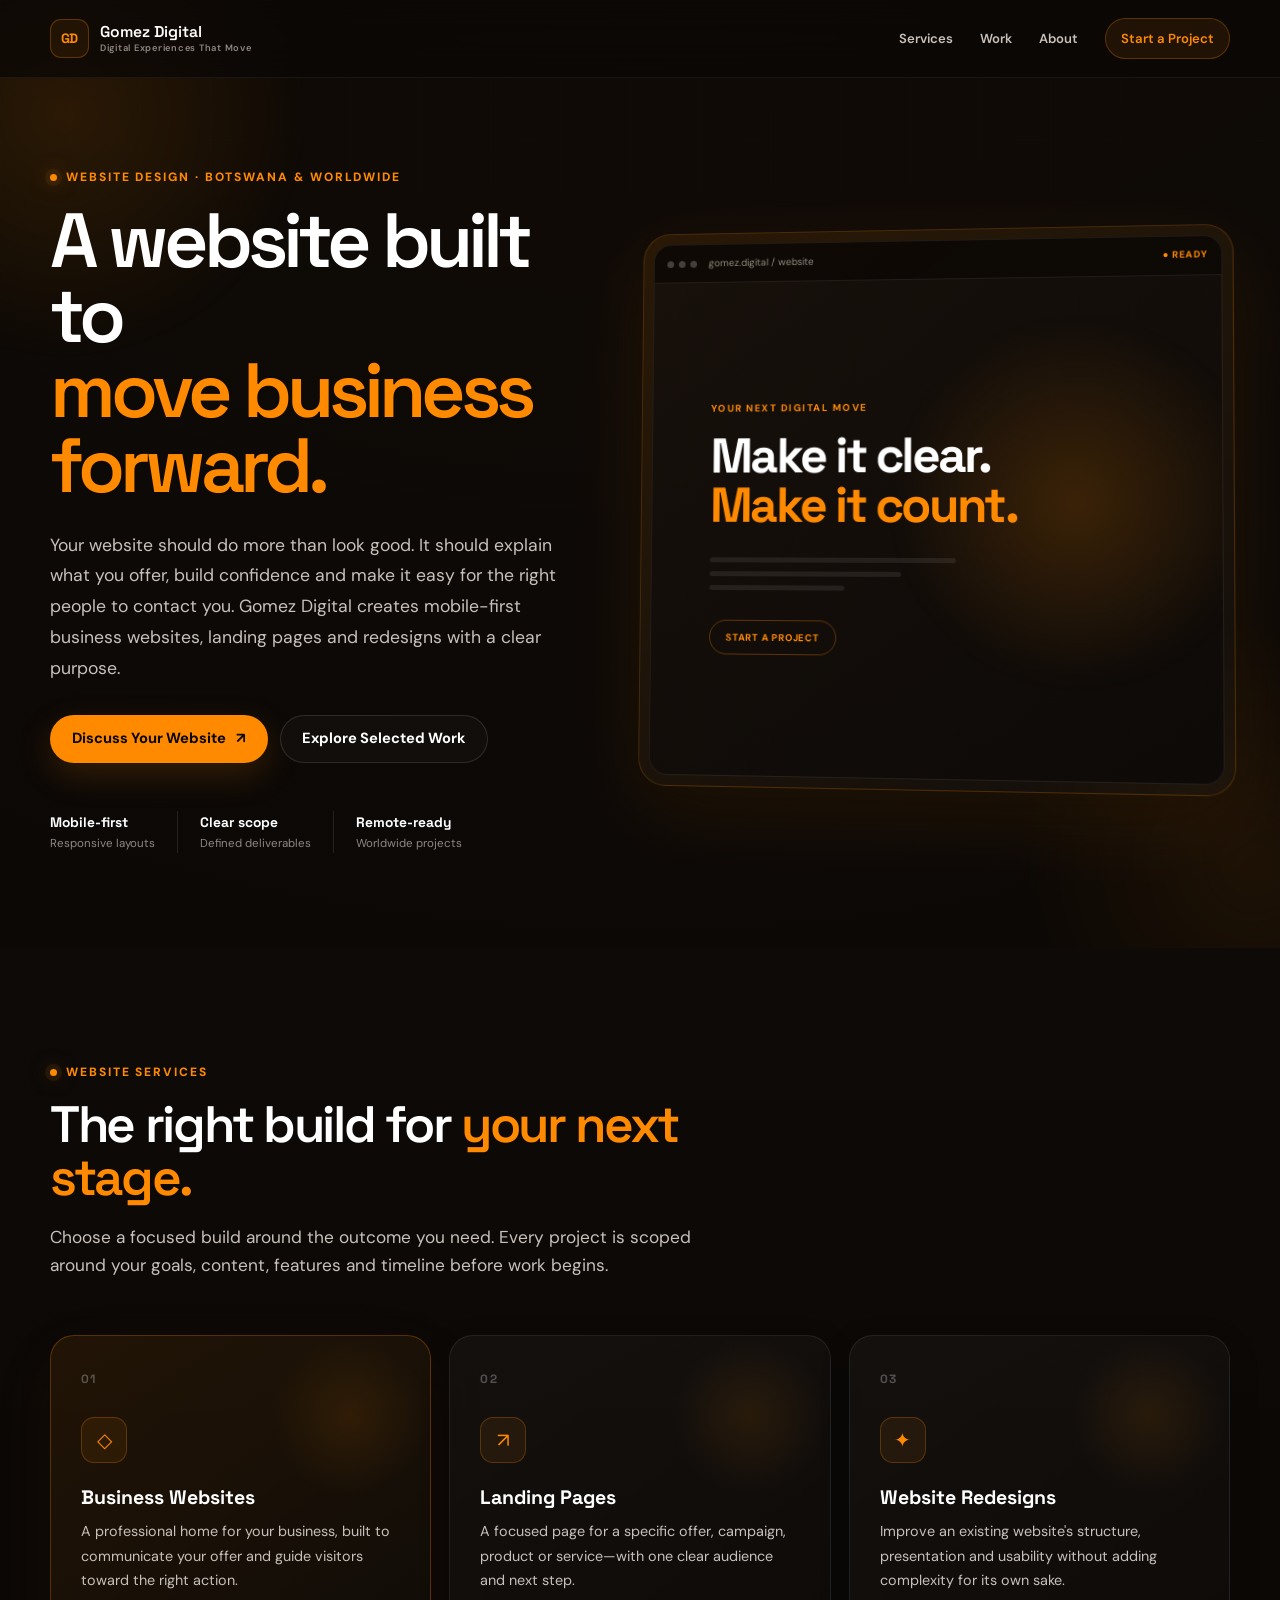
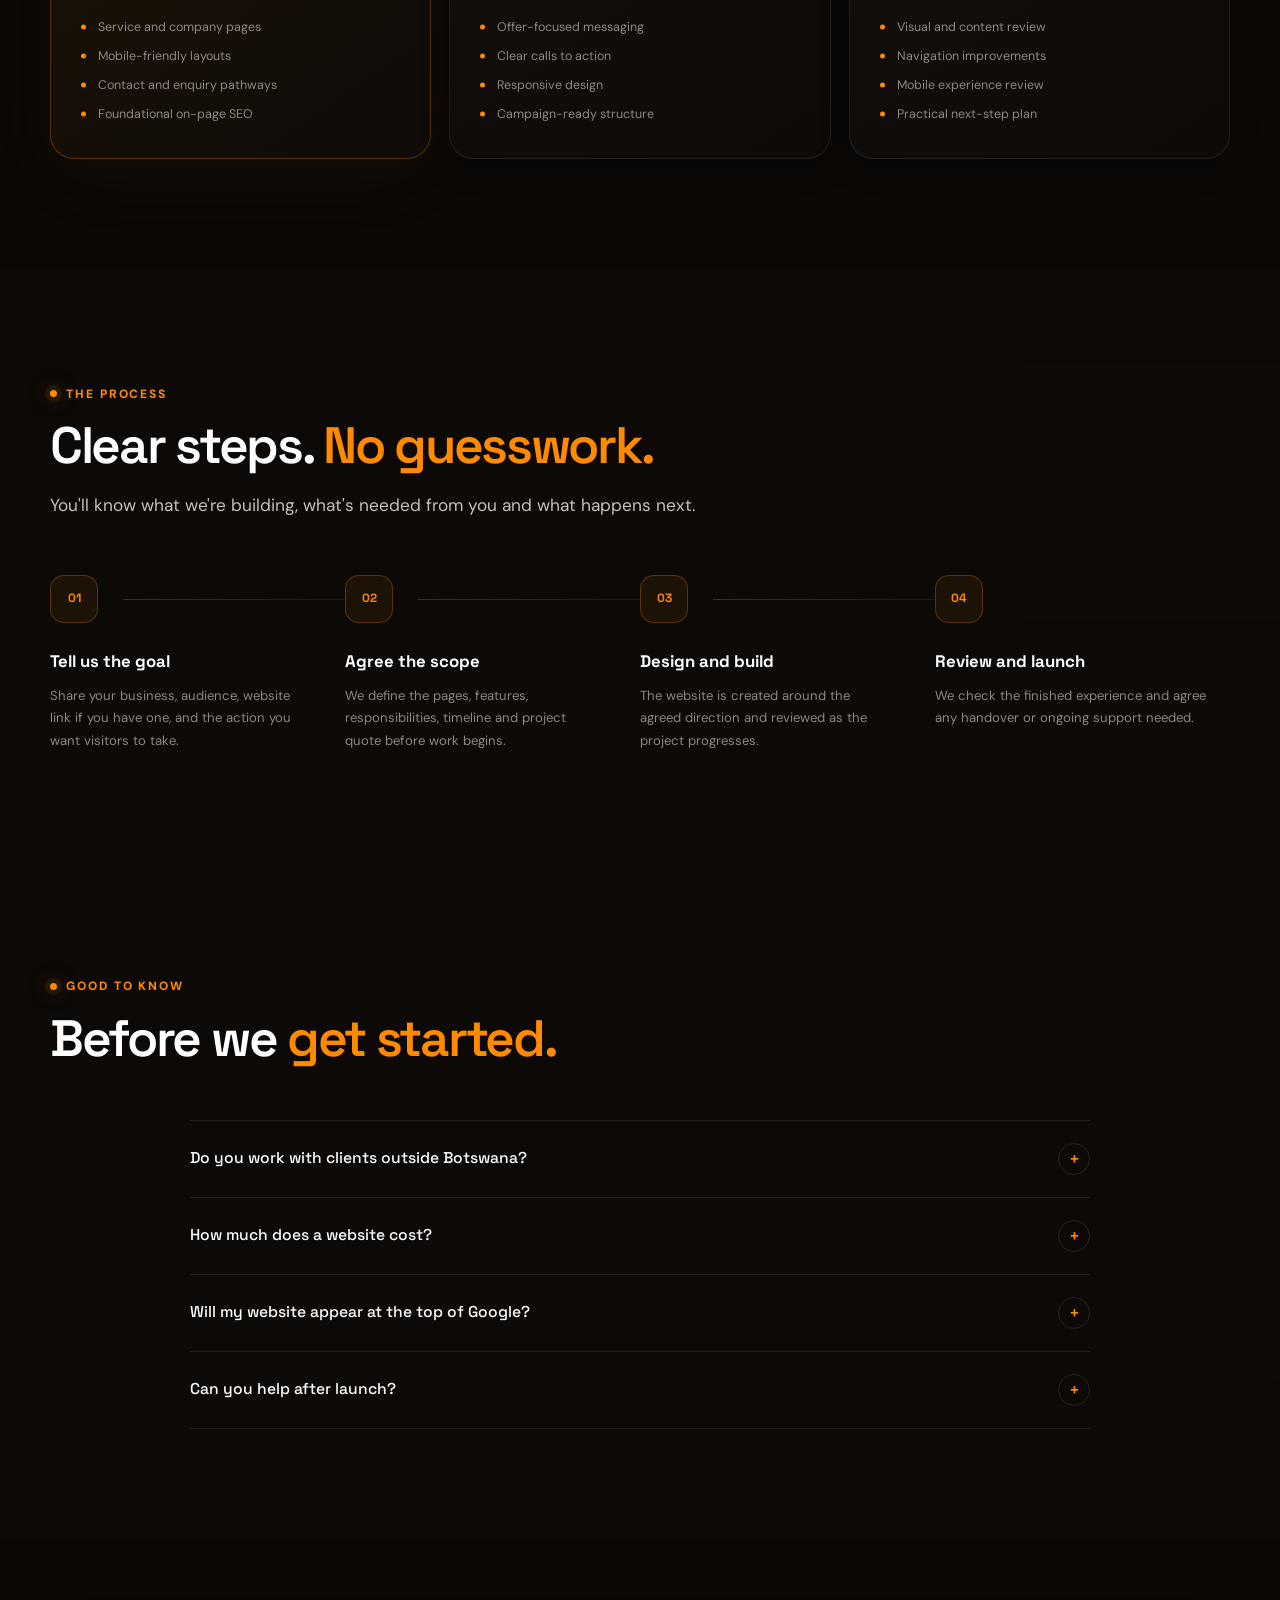
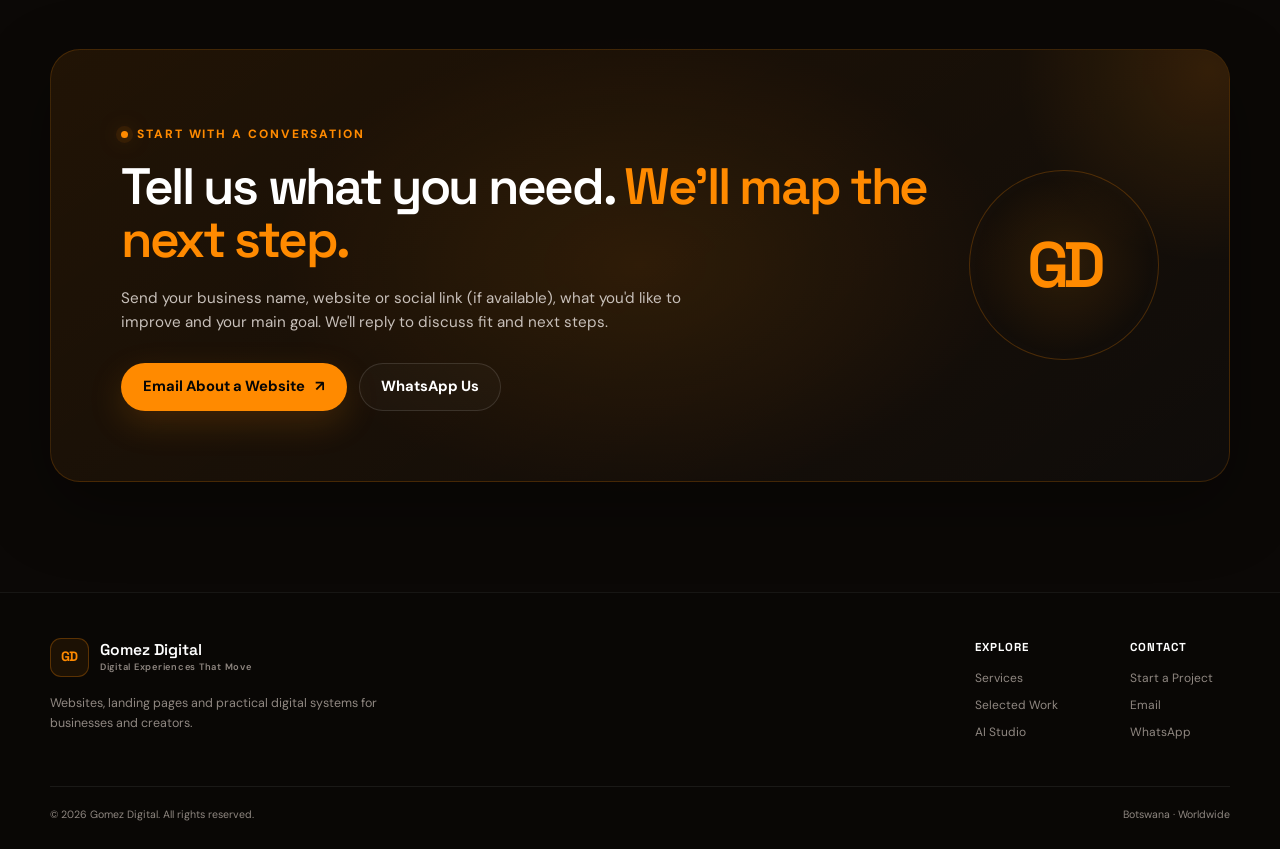
==== commit ae034e4f: "Align service page header behavior with shared site navigation" ====
--- a/website-design.html
+++ b/website-design.html
@@ -40,7 +40,7 @@
   </script>
 </head>
 <body>
-  <header class="site-header scrolled">
+  <header class="site-header scrolled" id="siteHeader">
     <div class="container nav-container">
       <a href="index.html#home" class="brand" aria-label="Gomez Digital Home">
         <span class="brand-mark">GD</span>
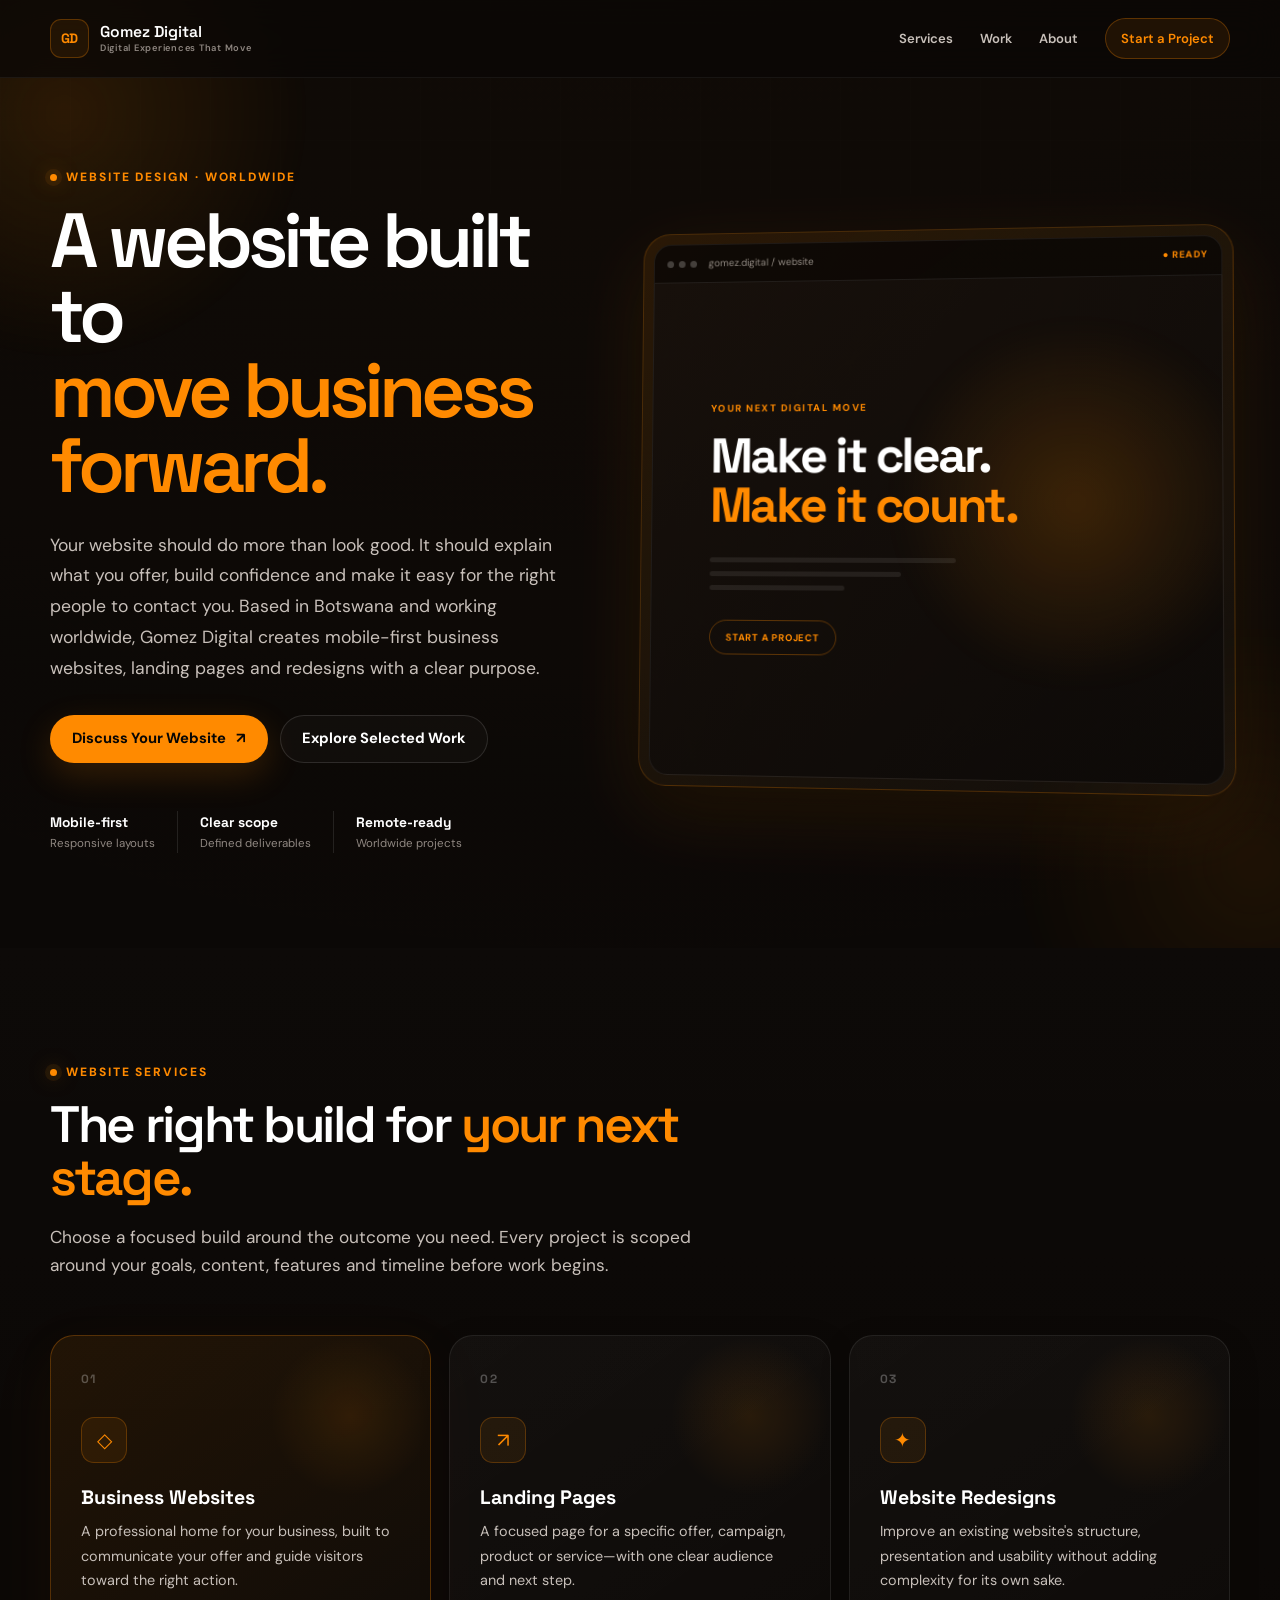
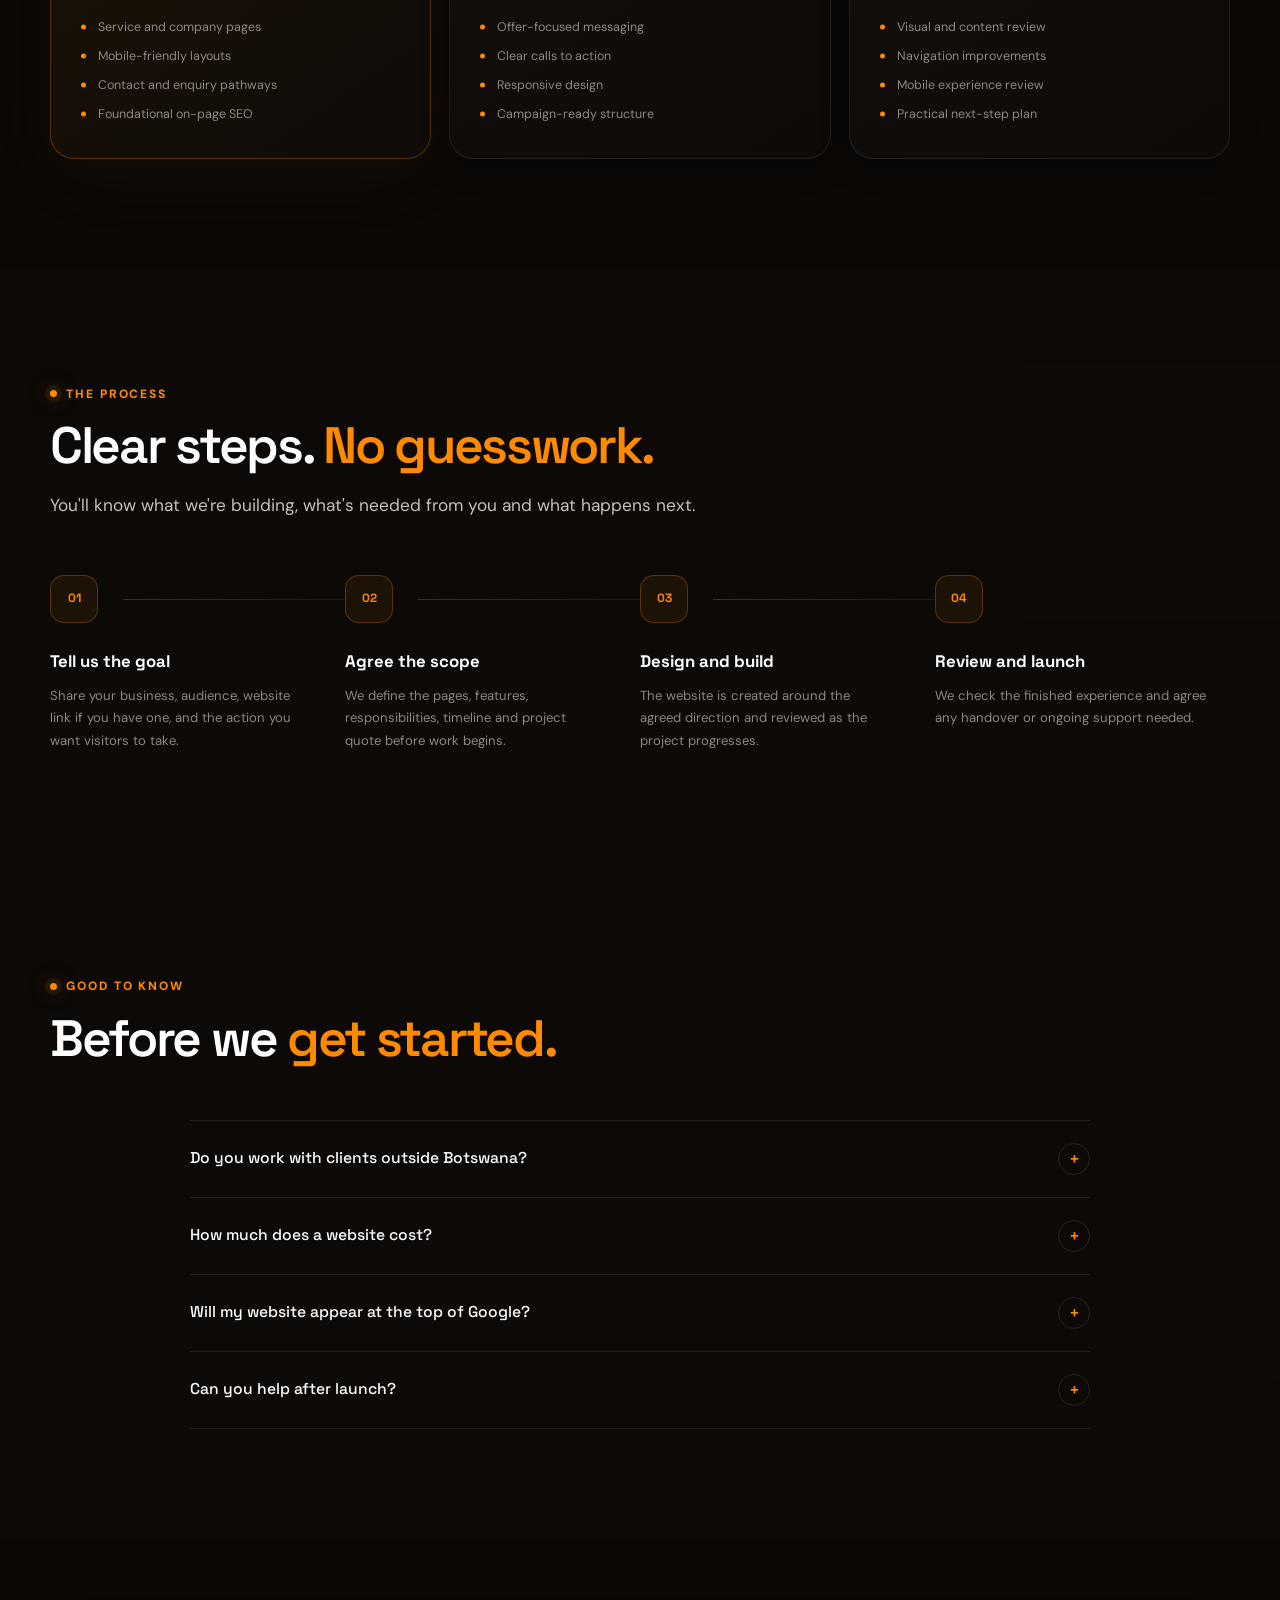
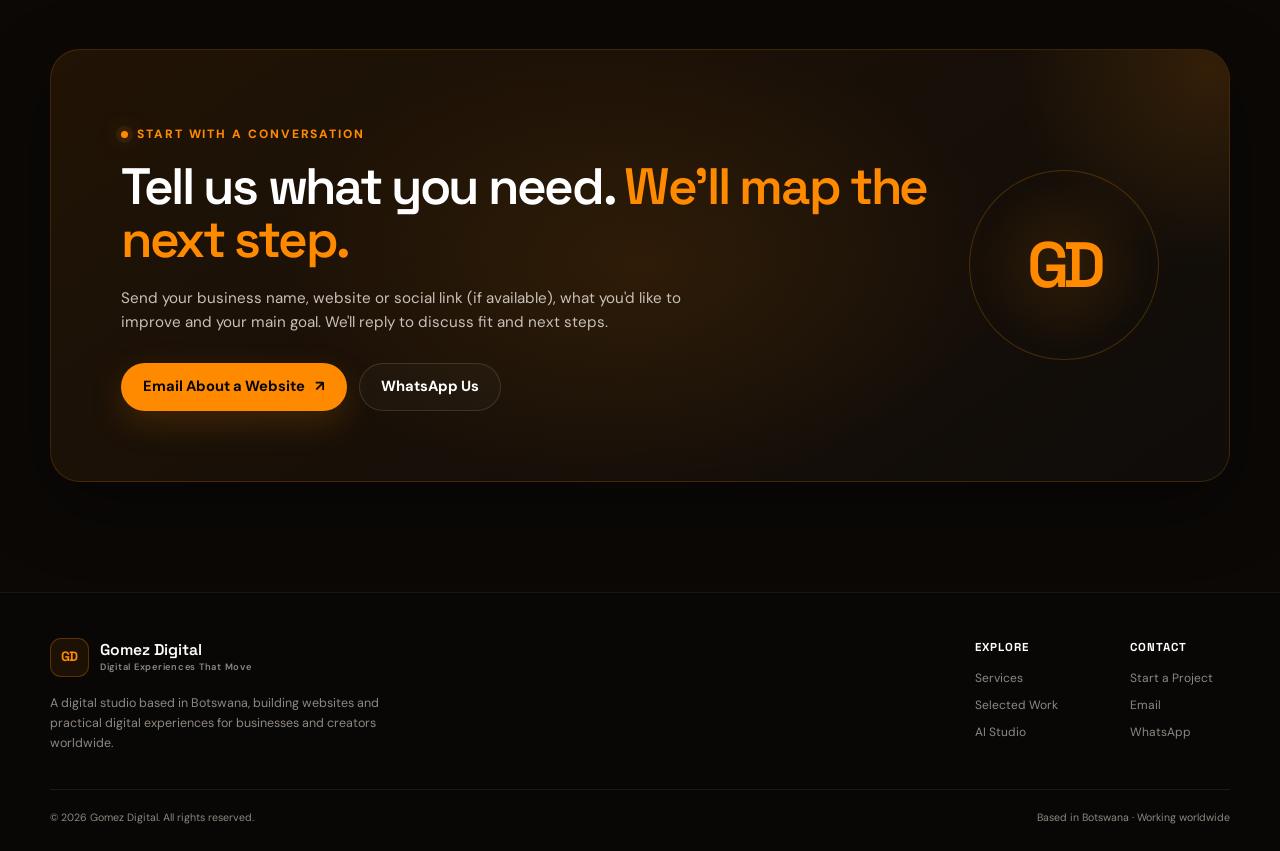
==== commit 788cbe45: "Align website design page with global-first studio positioning" ====
--- a/website-design.html
+++ b/website-design.html
@@ -4,7 +4,7 @@
   <meta charset="UTF-8">
   <meta name="viewport" content="width=device-width, initial-scale=1.0">
   <title>Website Design for Small Businesses | Gomez Digital</title>
-  <meta name="description" content="Get a mobile-first business website or landing page designed to explain your offer clearly and turn visitors into enquiries. Gomez Digital serves Botswana and worldwide clients.">
+  <meta name="description" content="Gomez Digital is a digital studio based in Botswana, working worldwide. Get a mobile-first business website or landing page designed to explain your offer clearly and turn visitors into enquiries.">
   <meta name="robots" content="index, follow">
   <link rel="canonical" href="https://gomezdigital.github.io/gomez-digital/website-design.html">
   <meta name="theme-color" content="#0b0806">
@@ -15,8 +15,8 @@
   <meta property="og:url" content="https://gomezdigital.github.io/gomez-digital/website-design.html">
   <meta property="og:image" content="https://gomezdigital.github.io/gomez-digital/social-preview.svg">
   <meta property="og:image:alt" content="Gomez Digital — Digital Experiences That Move">
-  <link rel="icon" href="logo.svg" type="image/svg+xml">
-  <link rel="apple-touch-icon" href="logo.svg">
+  <link rel="icon" href="https://gomezdigital.github.io/gomez-digital/favicon.png" type="image/png" sizes="96x96">
+  <link rel="apple-touch-icon" href="https://gomezdigital.github.io/gomez-digital/favicon.png">
   <link rel="preconnect" href="https://fonts.googleapis.com">
   <link rel="preconnect" href="https://fonts.gstatic.com" crossorigin>
   <link href="https://fonts.googleapis.com/css2?family=DM+Sans:wght@400;500;600;700&family=Space+Grotesk:wght@400;500;600;700&display=swap" rel="stylesheet">
@@ -46,10 +46,10 @@
         <span class="brand-mark">GD</span>
         <span class="brand-text"><strong>Gomez Digital</strong><small>Digital Experiences That Move</small></span>
       </a>
-      <button class="menu-toggle" id="menuToggle" aria-label="Open navigation menu" aria-expanded="false">
+      <button class="menu-toggle" id="menuToggle" aria-label="Open navigation menu" aria-controls="mainNav" aria-expanded="false">
         <span></span><span></span><span></span>
       </button>
-      <nav class="main-nav" id="mainNav">
+      <nav class="main-nav" id="mainNav" aria-label="Main navigation">
         <a href="index.html#services">Services</a>
         <a href="index.html#work">Work</a>
         <a href="index.html#about">About</a>
@@ -65,9 +65,9 @@
       <div class="hero-orb hero-orb-two"></div>
       <div class="container hero-container">
         <div class="hero-content reveal">
-          <div class="eyebrow"><span class="eyebrow-dot"></span> WEBSITE DESIGN · BOTSWANA & WORLDWIDE</div>
+          <div class="eyebrow"><span class="eyebrow-dot"></span> WEBSITE DESIGN · WORLDWIDE</div>
           <h1>A website built to <span>move business forward.</span></h1>
-          <p class="hero-description">Your website should do more than look good. It should explain what you offer, build confidence and make it easy for the right people to contact you. Gomez Digital creates mobile-first business websites, landing pages and redesigns with a clear purpose.</p>
+          <p class="hero-description">Your website should do more than look good. It should explain what you offer, build confidence and make it easy for the right people to contact you. Based in Botswana and working worldwide, Gomez Digital creates mobile-first business websites, landing pages and redesigns with a clear purpose.</p>
           <div class="hero-actions">
             <a href="#contact" class="btn btn-primary">Discuss Your Website <span>↗</span></a>
             <a href="index.html#work" class="btn btn-secondary">Explore Selected Work</a>
@@ -137,7 +137,7 @@
       <div class="container">
         <div class="section-heading reveal"><div class="eyebrow"><span class="eyebrow-dot"></span> GOOD TO KNOW</div><h2>Before we <span>get started.</span></h2></div>
         <div class="faq-list">
-          <details class="faq-item reveal"><summary>Do you work with clients outside Botswana?<span>+</span></summary><p>Yes. Projects can be planned and delivered remotely with clear communication and agreed milestones.</p></details>
+          <details class="faq-item reveal"><summary>Do you work with clients outside Botswana?<span>+</span></summary><p>Yes. Gomez Digital is based in Botswana and works with clients worldwide. Projects are planned and delivered remotely through clear communication and agreed milestones.</p></details>
           <details class="faq-item reveal"><summary>How much does a website cost?<span>+</span></summary><p>Pricing depends on the number of pages, content, features and complexity. After learning about your goals, we'll provide a clear scope and quote before work begins.</p></details>
           <details class="faq-item reveal"><summary>Will my website appear at the top of Google?<span>+</span></summary><p>No agency can honestly guarantee a particular ranking. We can implement foundational SEO, clear page structure and search-friendly content, while visibility develops over time and depends on competition and other factors.</p></details>
           <details class="faq-item reveal"><summary>Can you help after launch?<span>+</span></summary><p>Ongoing updates, maintenance and future improvements can be discussed and scoped separately so you understand what is included.</p></details>
@@ -169,14 +169,14 @@
       <div class="footer-top">
         <div class="footer-brand">
           <a href="index.html#home" class="brand"><span class="brand-mark">GD</span><span class="brand-text"><strong>Gomez Digital</strong><small>Digital Experiences That Move</small></span></a>
-          <p>Websites, landing pages and practical digital systems for businesses and creators.</p>
+          <p>A digital studio based in Botswana, building websites and practical digital experiences for businesses and creators worldwide.</p>
         </div>
         <div class="footer-links">
           <div><h4>Explore</h4><a href="index.html#services">Services</a><a href="index.html#work">Selected Work</a><a href="index.html#ai-studio">AI Studio</a></div>
           <div><h4>Contact</h4><a href="#contact">Start a Project</a><a href="mailto:gomezdigital514@gmail.com">Email</a><a href="https://wa.me/26771086913" target="_blank" rel="noopener noreferrer">WhatsApp</a></div>
         </div>
       </div>
-      <div class="footer-bottom"><span>© <span id="currentYear"></span> Gomez Digital. All rights reserved.</span><span>Botswana · Worldwide</span></div>
+      <div class="footer-bottom"><span>© <span id="currentYear"></span> Gomez Digital. All rights reserved.</span><span>Based in Botswana · Working worldwide</span></div>
     </div>
   </footer>
   <script src="script.js"></script>
--- a/style.css
+++ b/style.css
@@ -4801,3 +4801,201 @@
 /* =========================================================
    END
    ========================================================= */
+
+
+/* =========================================================
+   30. EXPERIENCE POLISH — ACCESSIBILITY, CLARITY & FINISH
+   ========================================================= */
+
+:root {
+  --focus-ring: 0 0 0 4px rgba(255, 138, 0, 0.18);
+}
+
+html {
+  scroll-padding-top: calc(var(--header-height) + 18px);
+}
+
+body {
+  min-height: 100vh;
+}
+
+section[id] {
+  scroll-margin-top: calc(var(--header-height) + 16px);
+}
+
+::placeholder {
+  color: rgba(255, 255, 255, 0.42);
+}
+
+a, button, input, textarea, select, summary {
+  touch-action: manipulation;
+}
+
+button, a {
+  -webkit-tap-highlight-color: transparent;
+}
+
+:where(a, button, input, textarea, select, summary):focus-visible {
+  outline: 2px solid var(--accent-light);
+  outline-offset: 4px;
+  box-shadow: var(--focus-ring);
+}
+
+.main-nav a[aria-current="location"] {
+  color: var(--accent-light);
+}
+
+.main-nav a[aria-current="location"]::after {
+  transform: scaleX(1);
+}
+
+.hero-description,
+.section-heading > p,
+.ai-copy > p,
+.about-copy > p,
+.cta-content > p {
+  text-wrap: pretty;
+}
+
+.service-card,
+.ai-tool,
+.project,
+.faq-item,
+.process-step {
+  isolation: isolate;
+}
+
+.service-card,
+.ai-tool,
+.project-info,
+.faq-item {
+  transition:
+    border-color 220ms ease,
+    background-color 220ms ease,
+    transform 220ms ease,
+    box-shadow 220ms ease;
+}
+
+.service-card:hover,
+.ai-tool:hover,
+.project:hover {
+  border-color: rgba(255, 138, 0, 0.28);
+  box-shadow: 0 22px 60px rgba(0, 0, 0, 0.24);
+}
+
+.ai-tool {
+  min-width: 0;
+}
+
+.tool-content {
+  min-width: 0;
+}
+
+.tool-button,
+#toolGenerate,
+.tool-modal-close,
+.menu-toggle {
+  cursor: pointer;
+}
+
+.tool-button {
+  min-height: 44px;
+}
+
+#toolInput {
+  min-height: 124px;
+  line-height: 1.65;
+}
+
+.tool-result {
+  overflow-wrap: anywhere;
+}
+
+.tool-modal-box {
+  overscroll-behavior: contain;
+}
+
+.tool-modal.open .tool-modal-box {
+  will-change: transform;
+}
+
+.faq-item summary {
+  cursor: pointer;
+  list-style: none;
+}
+
+.faq-item summary::-webkit-details-marker {
+  display: none;
+}
+
+.site-footer a,
+.project-info a,
+.contact-actions a {
+  text-underline-offset: 4px;
+}
+
+@media (hover: hover) and (pointer: fine) {
+  .btn,
+  .tool-button,
+  .main-nav a,
+  .footer-links a {
+    transition:
+      transform 220ms ease,
+      color 220ms ease,
+      background-color 220ms ease,
+      border-color 220ms ease,
+      box-shadow 220ms ease;
+  }
+
+  .tool-button:hover {
+    transform: translateY(-2px);
+  }
+}
+
+@media (max-width: 900px) {
+  .main-nav {
+    max-height: min(0px, calc(100svh - var(--header-height) - 24px));
+    overflow-y: auto;
+    overscroll-behavior: contain;
+  }
+
+  .main-nav.open {
+    max-height: min(620px, calc(100svh - var(--header-height) - 24px));
+  }
+}
+
+@media (max-width: 700px) {
+  .section-heading {
+    margin-bottom: 32px;
+  }
+
+  .hero-trust {
+    row-gap: 14px;
+  }
+
+  .tool-modal {
+    align-items: flex-end;
+  }
+
+  .tool-modal-box {
+    max-height: calc(100svh - 24px);
+    padding-bottom: max(24px, env(safe-area-inset-bottom));
+  }
+
+  .cta-actions .btn {
+    min-height: 50px;
+  }
+}
+
+@media (prefers-reduced-motion: reduce) {
+  .service-card,
+  .ai-tool,
+  .project,
+  .faq-item {
+    transition: none;
+  }
+}
+
+/* =========================================================
+   END EXPERIENCE POLISH
+   ========================================================= */
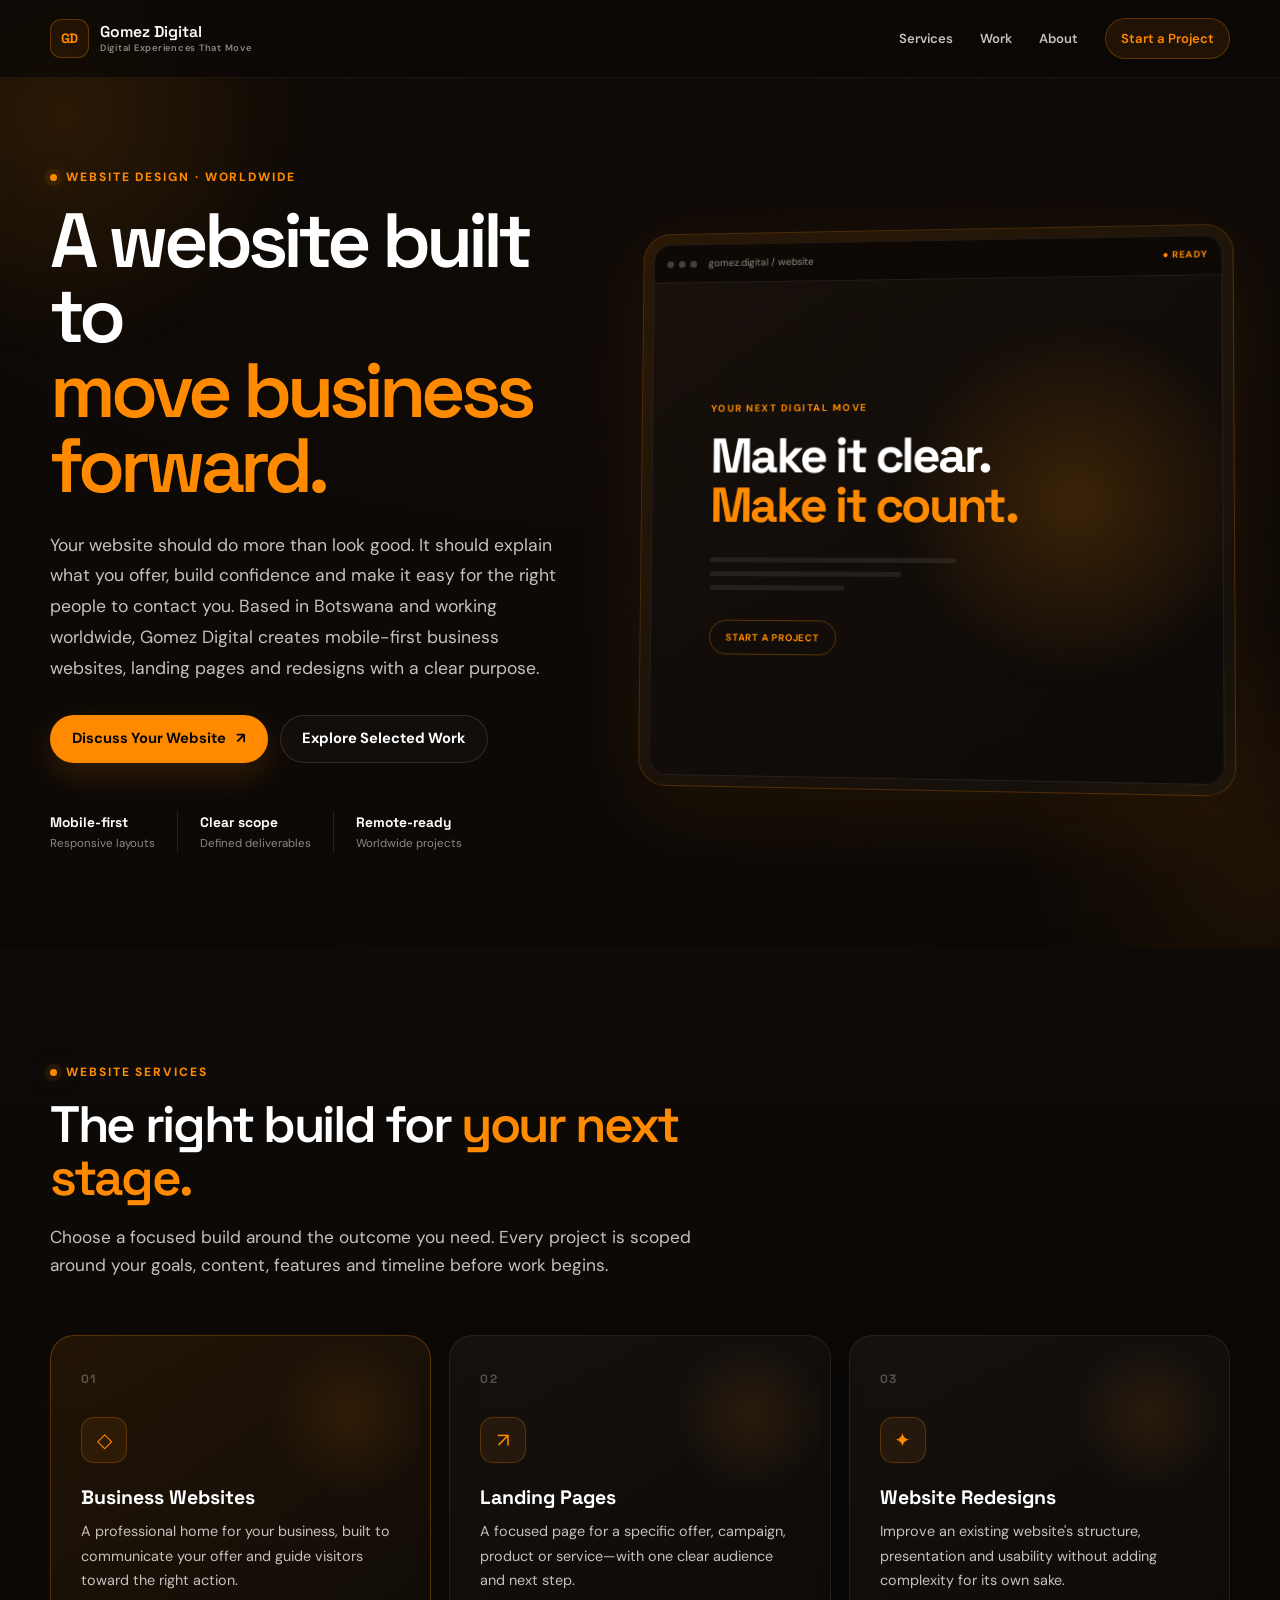
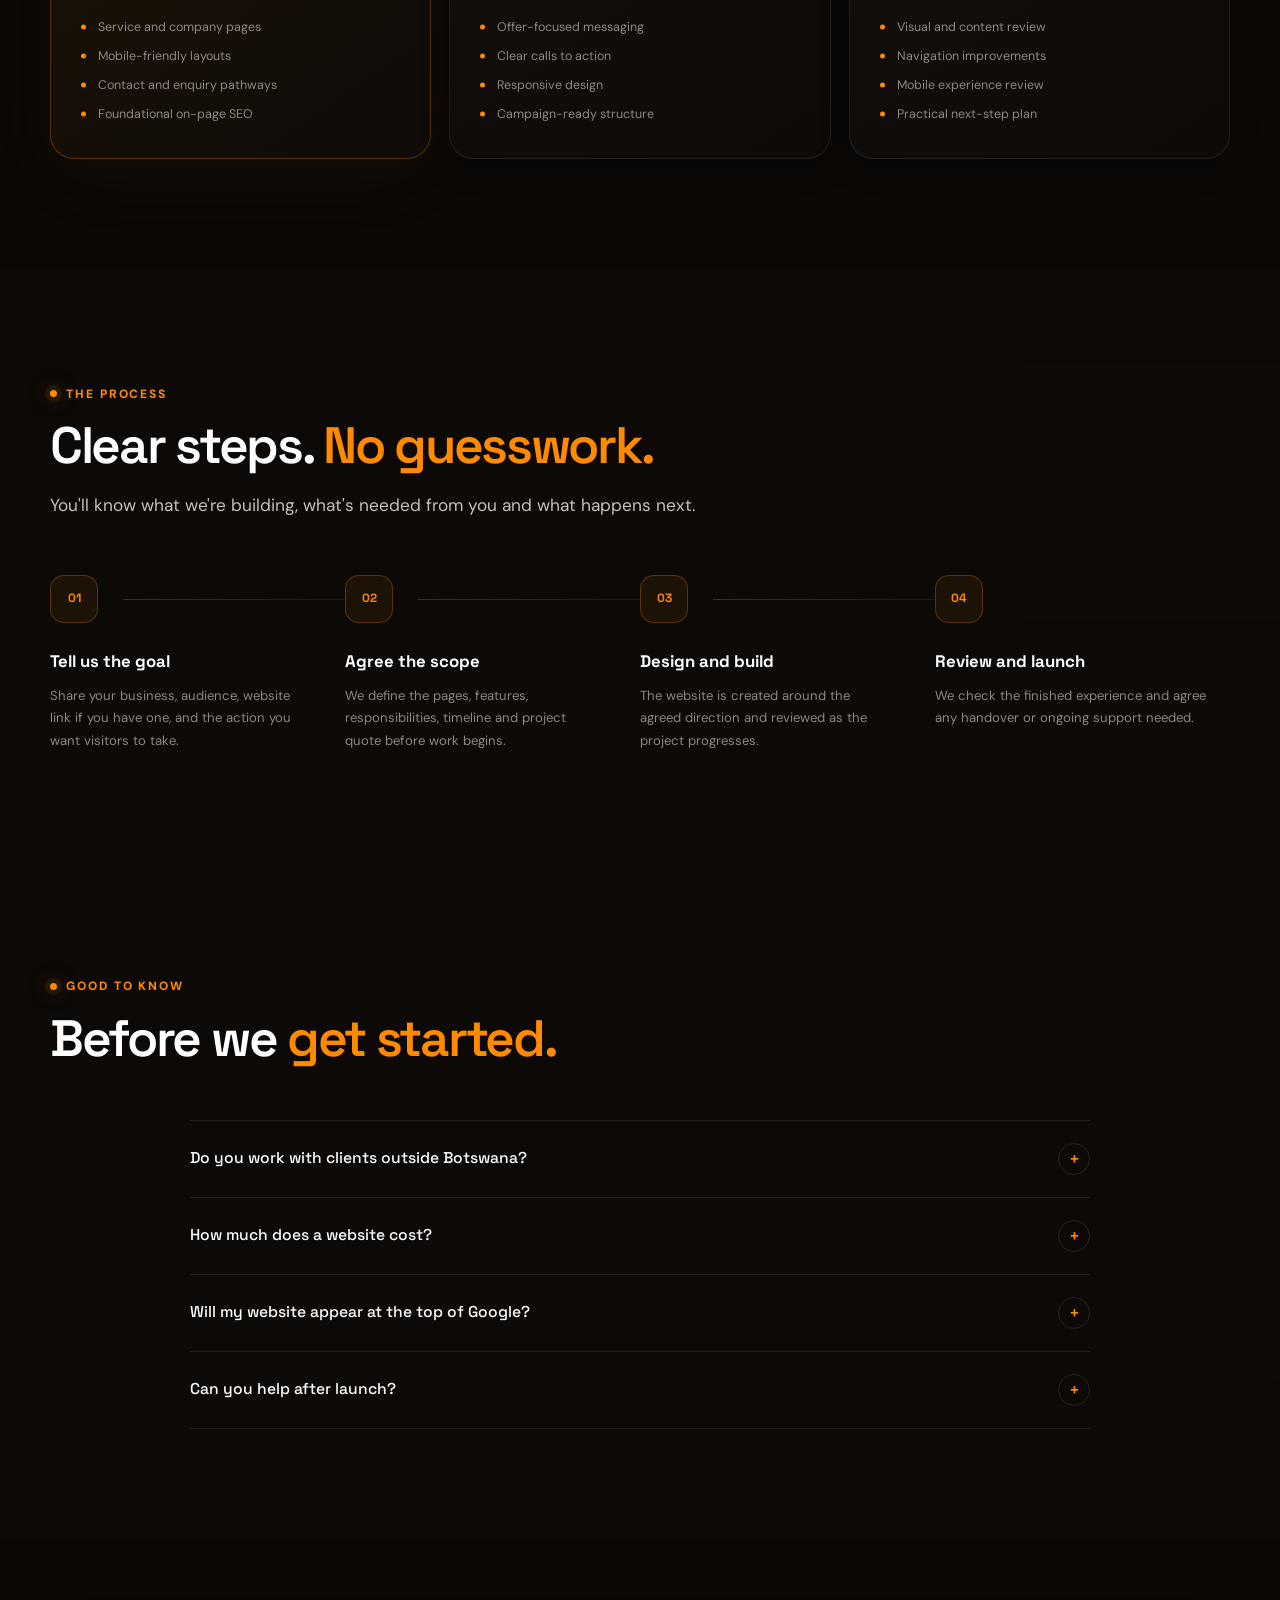
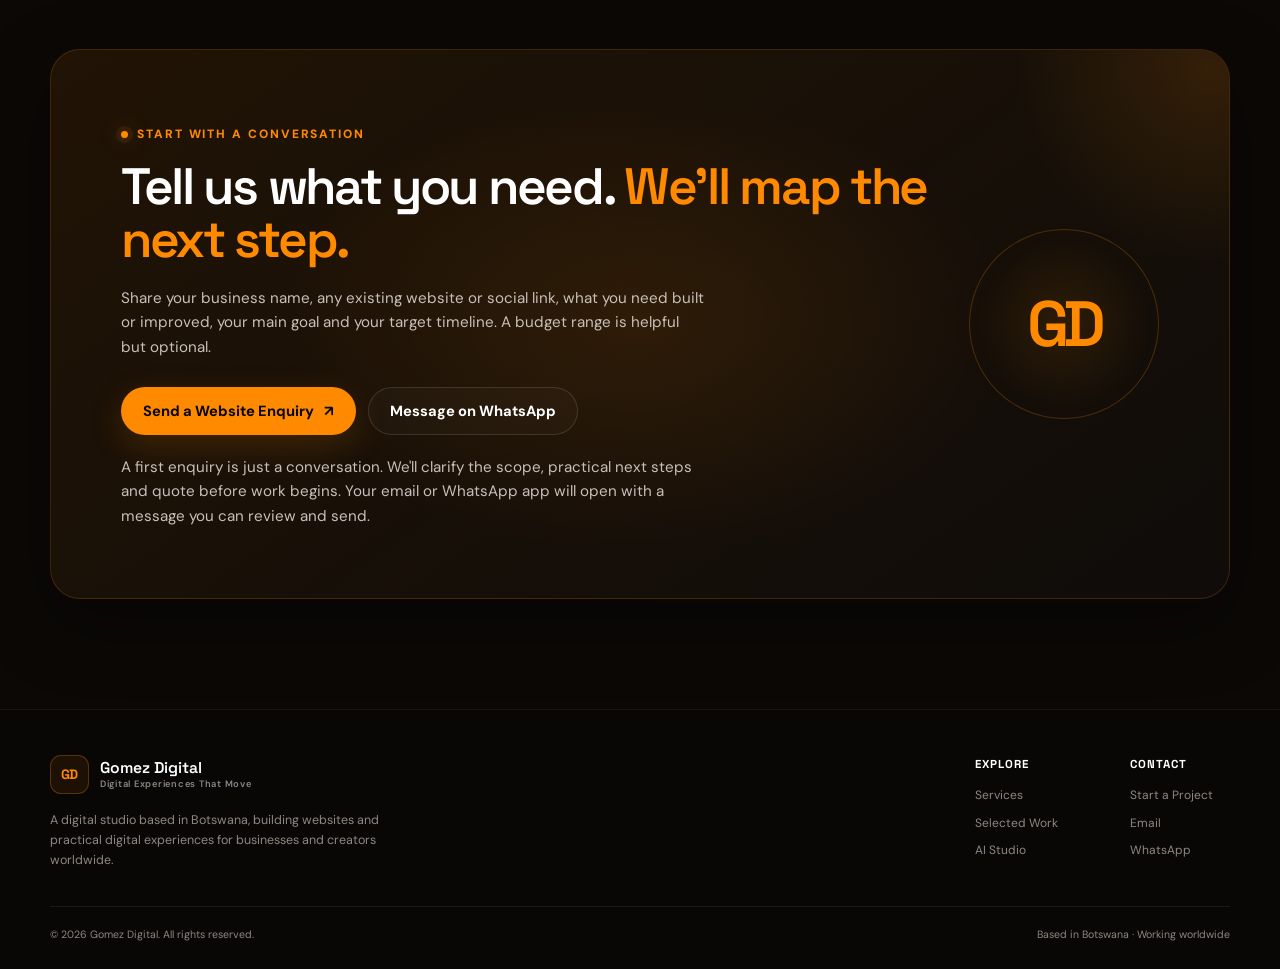
==== commit a409c80f: "Align website service enquiry journey" ====
--- a/website-design.html
+++ b/website-design.html
@@ -152,11 +152,12 @@
           <div class="cta-content">
             <div class="eyebrow"><span class="eyebrow-dot"></span> START WITH A CONVERSATION</div>
             <h2>Tell us what you need. <span>We'll map the next step.</span></h2>
-            <p>Send your business name, website or social link (if available), what you'd like to improve and your main goal. We'll reply to discuss fit and next steps.</p>
+            <p>Share your business name, any existing website or social link, what you need built or improved, your main goal and your target timeline. A budget range is helpful but optional.</p>
             <div class="cta-actions">
-              <a href="mailto:gomezdigital514@gmail.com?subject=Website%20Project%20Enquiry&body=Hi%20Gomez%20Digital%2C%0A%0ABusiness%20name%3A%0AWebsite%20or%20social%20link%3A%0AWhat%20I%20need%3A%0AMain%20goal%3A%0ATarget%20launch%20date%3A%0A" class="btn btn-primary">Email About a Website <span>↗</span></a>
-              <a href="https://wa.me/26771086913?text=Hi%20Gomez%20Digital%2C%20I%27d%20like%20to%20discuss%20a%20website%20project." target="_blank" rel="noopener noreferrer" class="btn btn-secondary">WhatsApp Us</a>
+              <a href="mailto:gomezdigital514@gmail.com?subject=Website%20Project%20Enquiry&body=Hi%20Gomez%20Digital%2C%0A%0ABusiness%20name%3A%0AExisting%20website%20or%20social%20link%20(optional)%3A%0AWhat%20I%20need%20built%20or%20improved%3A%0AMain%20goal%3A%0ATarget%20timeline%3A%0ABudget%20range%20(optional)%3A%0A%0AThank%20you." class="btn btn-primary">Send a Website Enquiry <span>↗</span></a>
+              <a href="https://wa.me/26771086913?text=Hi%20Gomez%20Digital%2C%20I%27d%20like%20to%20discuss%20a%20website%20project.%0A%0ABusiness%20name%3A%0AWhat%20I%20need%3A%0AMain%20goal%3A%0ATarget%20timeline%3A" target="_blank" rel="noopener noreferrer" class="btn btn-secondary">Message on WhatsApp</a>
             </div>
+            <p class="cta-note">A first enquiry is just a conversation. We'll clarify the scope, practical next steps and quote before work begins. Your email or WhatsApp app will open with a message you can review and send.</p>
           </div>
           <div class="cta-mark">GD</div>
         </div>
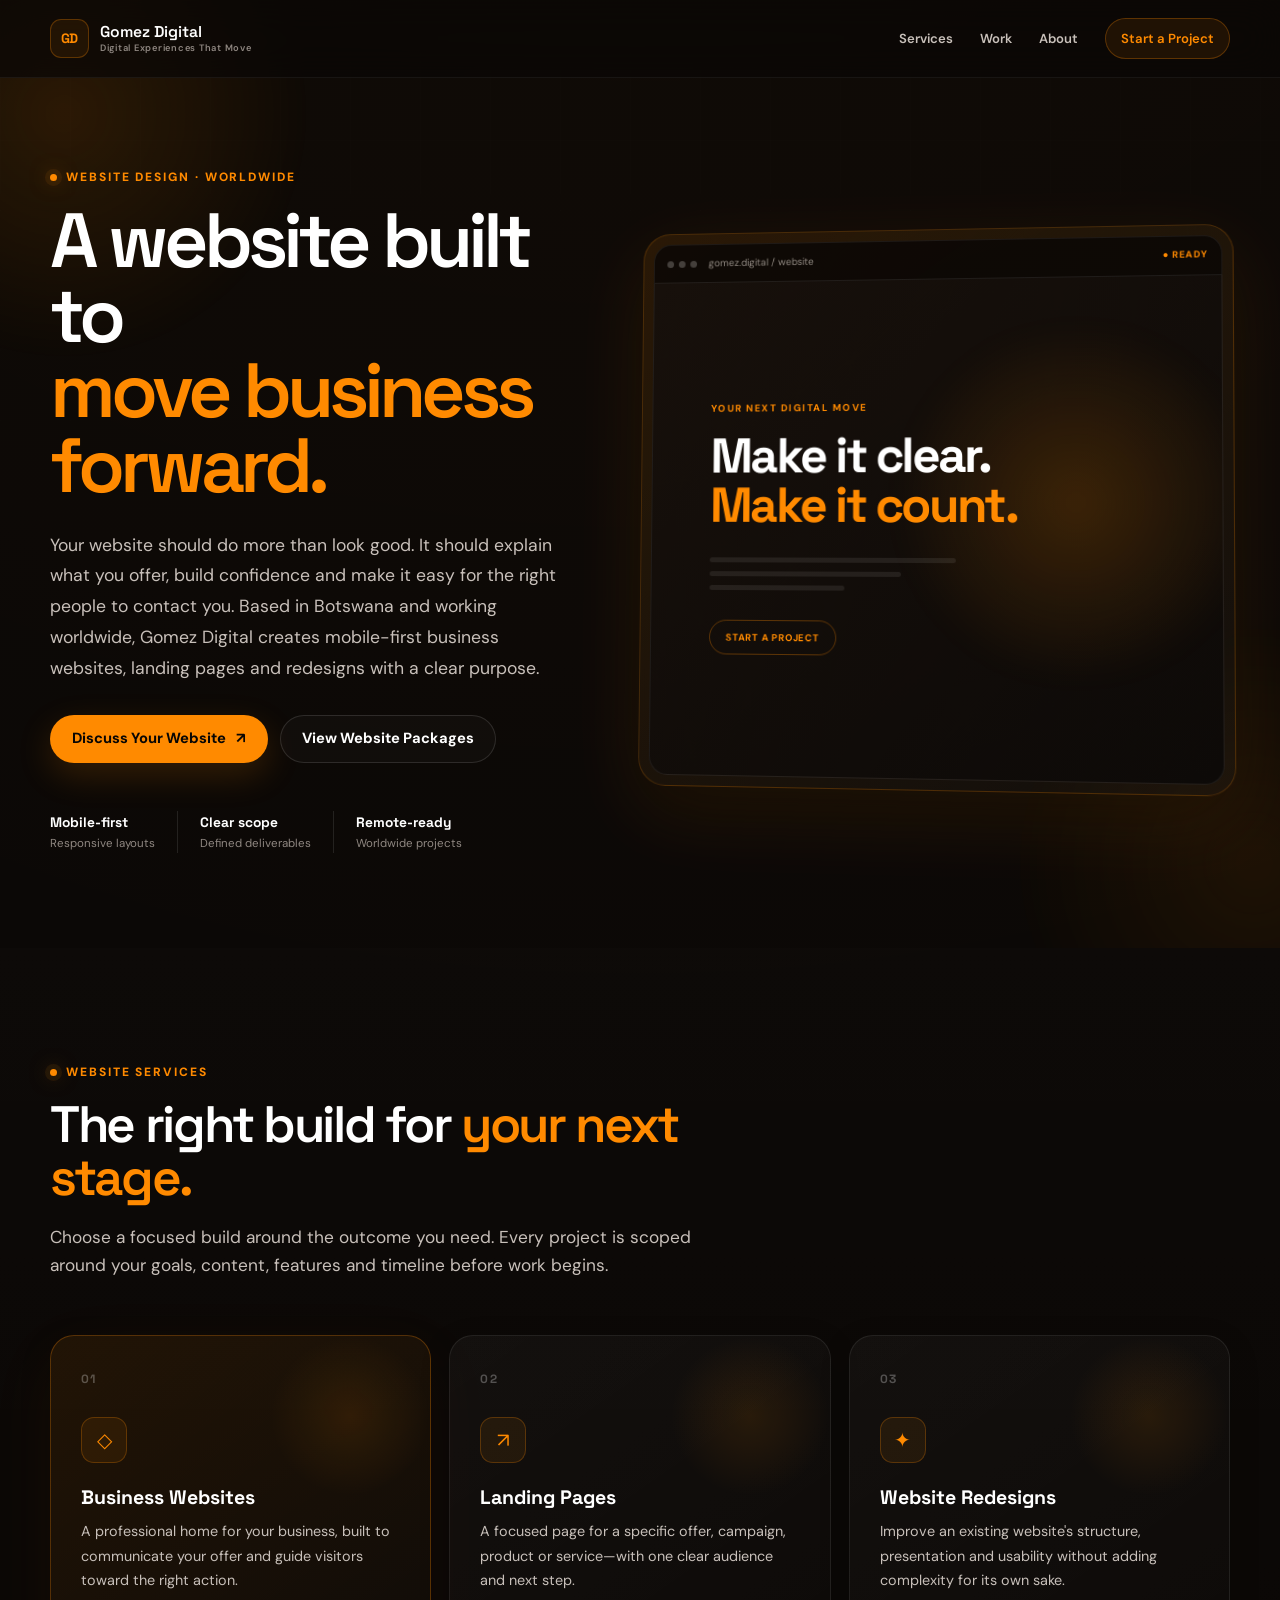
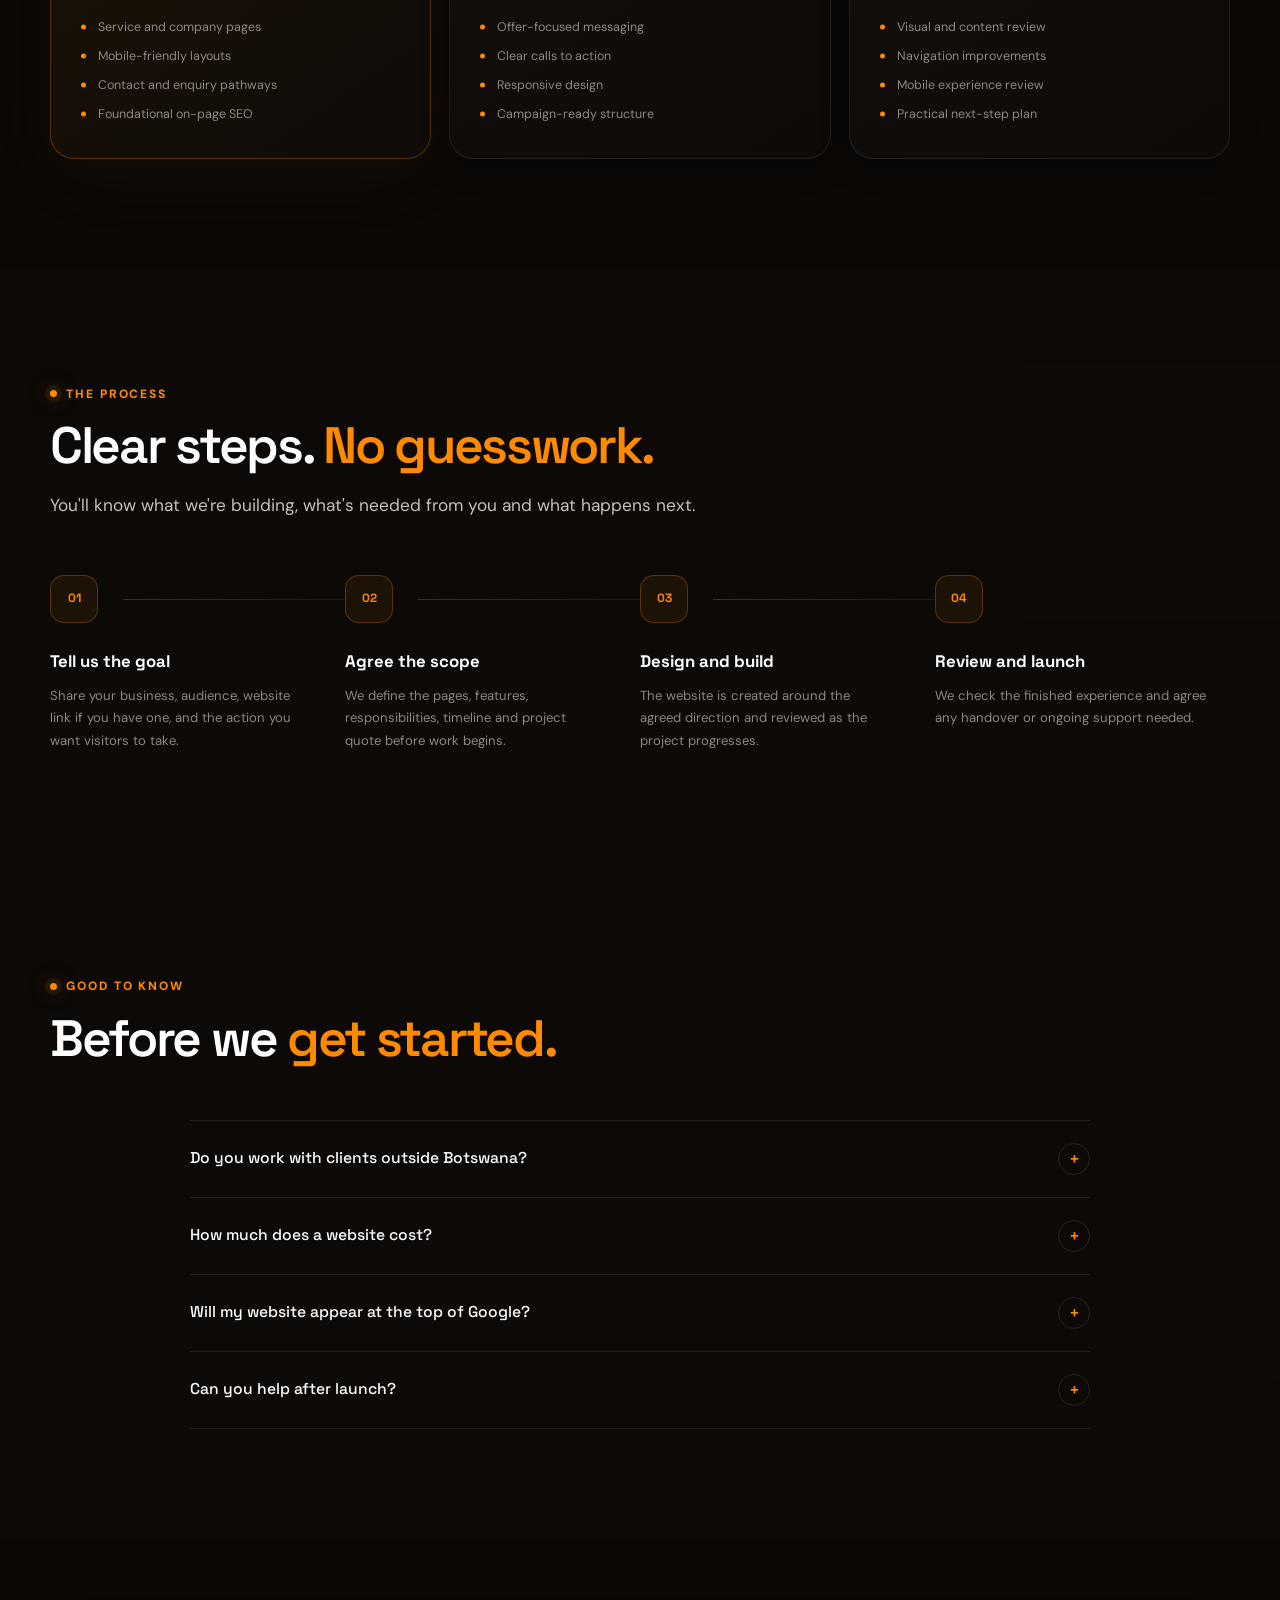
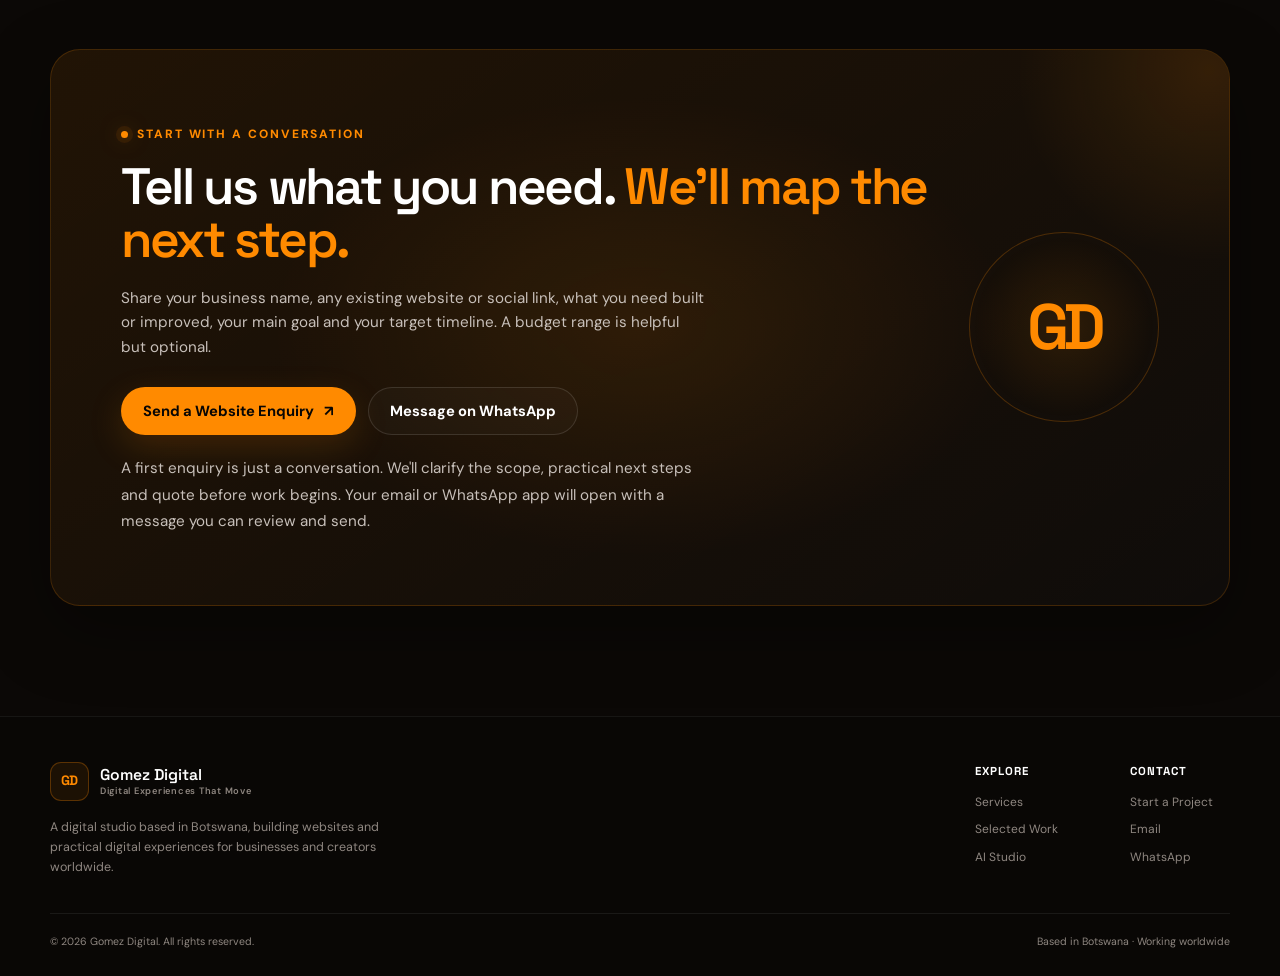
==== commit 5f22cbe6: "Connect website service page to package pricing" ====
--- a/website-design.html
+++ b/website-design.html
@@ -70,7 +70,7 @@
           <p class="hero-description">Your website should do more than look good. It should explain what you offer, build confidence and make it easy for the right people to contact you. Based in Botswana and working worldwide, Gomez Digital creates mobile-first business websites, landing pages and redesigns with a clear purpose.</p>
           <div class="hero-actions">
             <a href="#contact" class="btn btn-primary">Discuss Your Website <span>↗</span></a>
-            <a href="index.html#work" class="btn btn-secondary">Explore Selected Work</a>
+            <a href="index.html#packages" class="btn btn-secondary">View Website Packages</a>
           </div>
           <div class="hero-trust">
             <div class="trust-item"><strong>Mobile-first</strong><span>Responsive layouts</span></div>
--- a/style.css
+++ b/style.css
@@ -4999,3 +4999,258 @@
 /* =========================================================
    END EXPERIENCE POLISH
    ========================================================= */
+
+
+/* =========================================================
+   31. PROJECT ENQUIRY CLARITY
+   ========================================================= */
+
+.cta-note {
+  max-width: 650px;
+  margin: 18px 0 0;
+  color: rgba(255, 255, 255, 0.58);
+  font-size: 0.82rem;
+  line-height: 1.75;
+  text-wrap: pretty;
+}
+
+@media (max-width: 700px) {
+  .cta-note {
+    margin-top: 15px;
+    font-size: 0.78rem;
+  }
+}
+
+/* =========================================================
+   END PROJECT ENQUIRY CLARITY
+   ========================================================= */
+
+
+/* =========================================================
+   32. SERVICE PACKAGES & PRICING
+   ========================================================= */
+
+.pricing-section {
+  position: relative;
+  overflow: hidden;
+}
+
+.pricing-grid {
+  display: grid;
+  grid-template-columns: repeat(3, minmax(0, 1fr));
+  align-items: stretch;
+  gap: 18px;
+  margin-top: 46px;
+}
+
+.pricing-card {
+  position: relative;
+  display: flex;
+  flex-direction: column;
+  min-width: 0;
+  padding: 30px 25px 25px;
+  border: 1px solid rgba(255, 255, 255, 0.09);
+  border-radius: 22px;
+  background: linear-gradient(155deg, rgba(255,255,255,0.035), rgba(255,255,255,0.012));
+}
+
+.pricing-featured {
+  border-color: rgba(255, 138, 0, 0.42);
+  background: linear-gradient(155deg, rgba(255,138,0,0.105), rgba(255,255,255,0.018));
+  box-shadow: 0 18px 55px rgba(0,0,0,0.2);
+}
+
+.pricing-topline {
+  color: var(--accent);
+  font-size: 0.68rem;
+  font-weight: 700;
+  letter-spacing: 0.13em;
+}
+
+.pricing-card h3 {
+  margin: 15px 0 8px;
+  font-family: "Space Grotesk", Arial, sans-serif;
+  font-size: 1.65rem;
+}
+
+.pricing-summary {
+  min-height: 76px;
+  margin: 0;
+  color: var(--text-muted);
+  font-size: 0.84rem;
+  line-height: 1.7;
+}
+
+.pricing-price {
+  display: flex;
+  align-items: baseline;
+  flex-wrap: wrap;
+  gap: 7px;
+  margin: 24px 0 20px;
+}
+
+.pricing-price span,
+.pricing-price small {
+  color: var(--text-muted);
+  font-size: 0.75rem;
+}
+
+.pricing-price strong {
+  color: var(--text);
+  font-family: "Space Grotesk", Arial, sans-serif;
+  font-size: clamp(1.8rem, 3vw, 2.35rem);
+  letter-spacing: -0.06em;
+}
+
+.pricing-features {
+  display: grid;
+  gap: 13px;
+  margin: 0 0 28px;
+  padding: 22px 0 0;
+  border-top: 1px solid rgba(255,255,255,0.09);
+  list-style: none;
+}
+
+.pricing-features li {
+  position: relative;
+  padding-left: 21px;
+  color: var(--text-soft);
+  font-size: 0.8rem;
+  line-height: 1.55;
+}
+
+.pricing-features li::before {
+  position: absolute;
+  left: 0;
+  top: 0;
+  color: var(--accent);
+  content: "✓";
+  font-weight: 700;
+}
+
+.pricing-button {
+  width: 100%;
+  justify-content: center;
+  margin-top: auto;
+  min-height: 48px;
+  font-size: 0.82rem;
+}
+
+.pricing-ribbon {
+  position: absolute;
+  top: 15px;
+  right: 15px;
+  padding: 6px 9px;
+  border-radius: 30px;
+  background: rgba(255,138,0,0.14);
+  color: var(--accent-light);
+  font-size: 0.56rem;
+  font-weight: 700;
+  letter-spacing: 0.08em;
+}
+
+.pricing-featured .pricing-topline {
+  padding-right: 94px;
+}
+
+.pricing-footnote {
+  display: flex;
+  align-items: center;
+  justify-content: space-between;
+  gap: 25px;
+  margin-top: 22px;
+  padding: 24px 26px;
+  border: 1px solid rgba(255,255,255,0.08);
+  border-radius: 18px;
+  background: rgba(255,255,255,0.018);
+}
+
+.pricing-footnote strong {
+  font-family: "Space Grotesk", Arial, sans-serif;
+  font-size: 0.98rem;
+}
+
+.pricing-footnote p {
+  max-width: 720px;
+  margin: 7px 0 0;
+  color: var(--text-muted);
+  font-size: 0.8rem;
+  line-height: 1.7;
+}
+
+.pricing-footnote a {
+  flex: 0 0 auto;
+  color: var(--accent-light);
+  font-size: 0.82rem;
+  font-weight: 600;
+  text-underline-offset: 4px;
+}
+
+.pricing-terms {
+  margin-top: 18px;
+  padding: 0 4px;
+}
+
+.pricing-terms span {
+  color: var(--accent);
+  font-size: 0.65rem;
+  font-weight: 700;
+  letter-spacing: 0.14em;
+}
+
+.pricing-terms p {
+  max-width: 950px;
+  margin: 8px 0 0;
+  color: rgba(255,255,255,0.48);
+  font-size: 0.72rem;
+  line-height: 1.75;
+}
+
+@media (max-width: 980px) {
+  .pricing-grid {
+    grid-template-columns: repeat(2, minmax(0, 1fr));
+  }
+
+  .pricing-card:last-child {
+    grid-column: 1 / -1;
+  }
+}
+
+@media (max-width: 650px) {
+  .pricing-grid {
+    grid-template-columns: minmax(0, 1fr);
+    gap: 14px;
+    margin-top: 30px;
+  }
+
+  .pricing-card:last-child {
+    grid-column: auto;
+  }
+
+  .pricing-card {
+    padding: 25px 21px 21px;
+  }
+
+  .pricing-summary {
+    min-height: 0;
+  }
+
+  .pricing-price {
+    margin: 20px 0 17px;
+  }
+
+  .pricing-footnote {
+    align-items: flex-start;
+    flex-direction: column;
+    gap: 13px;
+    padding: 21px;
+  }
+
+  .pricing-footnote a {
+    white-space: normal;
+  }
+}
+
+/* =========================================================
+   END SERVICE PACKAGES & PRICING
+   ========================================================= */
